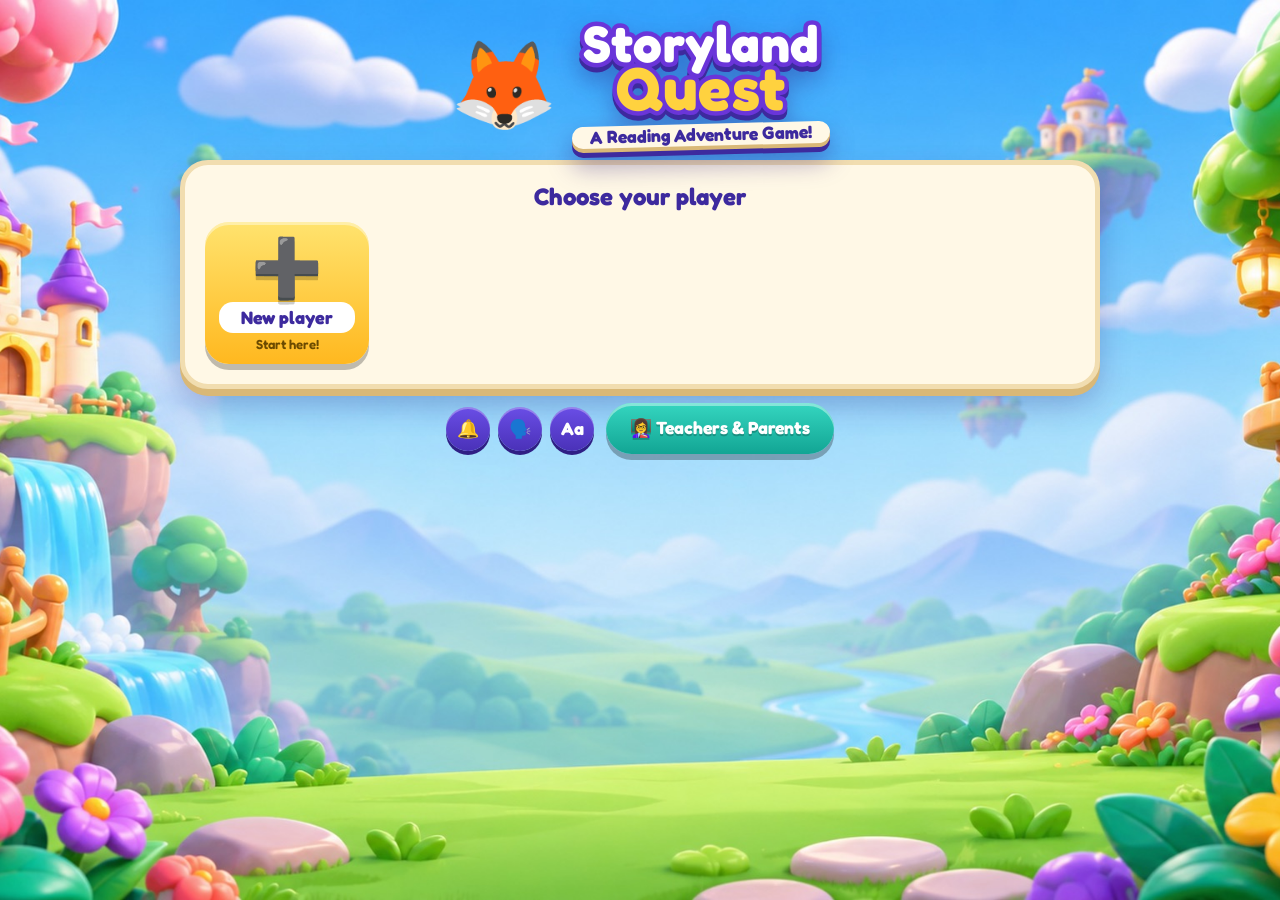
==== public/index.html @ bda8aab3 "Storyland Quest: playable build, Demo Controls, teacher AI modes, hosting files Co-Authored-By: Clau" ====
<!doctype html>
<html lang="en">
<head>
<meta charset="utf-8">
<meta name="viewport" content="width=device-width, initial-scale=1">
<title>Storyland Quest</title>
<link rel="icon" href="data:image/svg+xml,<svg xmlns='http://www.w3.org/2000/svg' viewBox='0 0 100 100'><text y='.9em' font-size='90'>🦊</text></svg>">
<link rel="preconnect" href="https://fonts.googleapis.com"><link href="https://fonts.googleapis.com/css2?family=Fredoka:wght@400;500;600;700&display=swap" rel="stylesheet">
<link rel="stylesheet" href="styles.css">
</head>
<body>
<main id="app"></main>
<noscript>Storyland Quest needs JavaScript turned on.</noscript>
<script src="content.js"></script>
<script src="data.js"></script>
<script src="data2.js"></script>
<script src="subjects.js"></script>
<script src="engine.js"></script>
<script src="game-core.js"></script>
<script src="game-fx.js"></script>
<script src="game-battle.js"></script>
<script src="game-rewards.js"></script>
<script src="game-pets.js"></script>
<script src="game-v3.js"></script>
<script src="game-reveal.js"></script>
<script src="game-story.js"></script>
<script src="game-trail.js"></script>
<script src="game-practice.js"></script>
<script src="game-demo.js"></script>
<script src="prompts.js"></script>
<script src="telescope.js"></script>
<script src="teach.js"></script>
<script src="app.js"></script>
</body>
</html>
---- public/styles.css ----
/* Storyland Quest – game skin (matches the design mockups) */
:root{--ink:#2b2350;--soft:#6b6590;--pur:#6c4cf1;--pur2:#8f6bff;--deep:#3d2a9e;--cream:#fff8e6;--gold:#ffd23f;--line:#e6e2f5;--good:#1fa463;--bad:#e5484d;--warn:#f2a900;--r:26px;
  --font:"Fredoka",ui-rounded,"SF Pro Rounded","Arial Rounded MT Bold","Nunito","Trebuchet MS",system-ui,sans-serif}
*{box-sizing:border-box}
html{-webkit-text-size-adjust:100%}
body{margin:0;min-height:100vh;color:var(--ink);font:500 18px/1.5 var(--font);background:#bfe6ff center/cover fixed no-repeat}
body[data-theme=sky]{background-image:url(assets/bg_sky.jpg)}
body[data-theme=jungle]{background-image:url(assets/bg_jungle.jpg)}
body[data-theme=ocean]{background-image:url(assets/bg_ocean.jpg)}
body[data-theme=candy]{background-image:url(assets/bg_candy.jpg)}
body[data-theme=space]{background-image:url(assets/bg_space.jpg)}
body[data-theme=calm]{background:#f4f2fb}
body.easy{font-family:Verdana,"Trebuchet MS",sans-serif;letter-spacing:.06em;word-spacing:.18em;line-height:1.8}
#app{max-width:1120px;margin:0 auto;padding-block:14px 120px;padding-left:max(16px,env(safe-area-inset-left,0px));padding-right:max(16px,env(safe-area-inset-right,0px))}
h1,h2,h3{margin:.2em 0 .4em;line-height:1.15;font-weight:700}h1{font-size:2rem}h2{font-size:1.5rem}h3{font-size:1.1rem;margin-top:1.2em}
button{font:inherit;color:inherit;cursor:pointer;border:0;background:none}
button:focus-visible,input:focus-visible,textarea:focus-visible,summary:focus-visible,select:focus-visible{outline:4px solid #fff;outline-offset:2px;box-shadow:0 0 0 8px var(--pur)}
button:disabled{cursor:default}
.center{text-align:center}.small,small{font-size:.82rem;color:var(--soft)}.sp{flex:1}
.screen{animation:screenIn .4s cubic-bezier(.2,.9,.3,1.25)}.screen.still{animation:none}
@keyframes screenIn{from{opacity:0;transform:translateY(22px) scale(.97)}to{opacity:1;transform:none}}
.screen>p.small{display:table;margin:14px auto;background:rgba(255,255,255,.85);padding:6px 16px;border-radius:999px}
.art{display:inline-block;line-height:1}img.art{width:1.25em;height:1.25em;object-fit:contain;vertical-align:middle;user-select:none;-webkit-user-drag:none;filter:drop-shadow(0 .05em .04em rgba(40,20,90,.28))}
.ic{font-size:1.15em}

/* panels */
.card{background:var(--cream);border:5px solid #7a5cf5;border-radius:var(--r);padding:22px;margin:16px 0;box-shadow:0 8px 0 var(--deep),0 20px 40px rgba(40,20,120,.35)}
.narrow{max-width:480px;margin-inline:auto}
.panel{position:relative;background:var(--cream);border:5px solid #f1ddb0;border-radius:34px;padding:38px 22px 22px;box-shadow:0 8px 0 #d9b877,0 20px 40px rgba(40,20,120,.3)}
.ribbon{display:inline-block;background:linear-gradient(180deg,#8f6bff,#6c4cf1);color:#fff;font-weight:700;font-size:1.3rem;padding:8px 30px;border-radius:999px;box-shadow:0 5px 0 var(--deep);text-shadow:0 2px 0 rgba(0,0,0,.2)}
.panel>.ribbon{position:absolute;top:-24px;left:50%;transform:translateX(-50%);white-space:nowrap}
.row{display:flex;gap:12px;flex-wrap:wrap;justify-content:center;align-items:center;margin-top:18px}.row.left{justify-content:flex-start}.row.tight{margin-top:0}

/* buttons */
.btn,.btn3{position:relative;font-weight:700;border-radius:999px;transition:transform .09s,filter .15s;display:inline-flex;align-items:center;justify-content:center;gap:8px}
.btn{background:linear-gradient(180deg,#a98bff,#7a5cf5);color:#fff;padding:11px 22px;box-shadow:0 5px 0 var(--deep),inset 0 2px 0 rgba(255,255,255,.45);text-shadow:0 2px 0 rgba(0,0,0,.18)}
.btn:hover,.btn3:hover{filter:brightness(1.08);transform:translateY(-2px)}.btn:active,.btn3:active{transform:translateY(4px);box-shadow:0 1px 0 var(--deep)}
.btn.big{background:linear-gradient(180deg,#ffe36e,#ffb81f);color:#4a2a9a;font-size:1.3rem;padding:14px 32px;box-shadow:0 6px 0 #c97f00,inset 0 3px 0 rgba(255,255,255,.6);text-shadow:0 1px 0 rgba(255,255,255,.5)}
.btn.big:disabled{background:#d6d2e6;color:#8f8aa8;box-shadow:0 6px 0 #b3aecb;text-shadow:none;filter:none;transform:none}
.btn.gold{background:linear-gradient(180deg,#ff9fd0,#ef5da8);color:#fff;box-shadow:0 6px 0 #b0306f,inset 0 3px 0 rgba(255,255,255,.45);text-shadow:0 2px 0 rgba(0,0,0,.2)}
.btn.ghost{background:#fff;color:var(--pur);box-shadow:0 5px 0 #cfc6f3,inset 0 0 0 3px #d9d0ff;text-shadow:none}.btn.danger{color:var(--bad)}
.btn3{color:#fff;padding:12px 24px;font-size:1.1rem;text-shadow:0 2px 0 rgba(0,0,0,.22);box-shadow:0 6px 0 rgba(0,0,0,.28),inset 0 3px 0 rgba(255,255,255,.4)}
.btn3.coral{background:linear-gradient(180deg,#ff8f6b,#f2552c)}.btn3.gold{background:linear-gradient(180deg,#ffe36e,#ffb81f);color:#4a2a9a;text-shadow:none}
.btn3.teal{background:linear-gradient(180deg,#35d6c0,#12a594)}.btn3.pink{background:linear-gradient(180deg,#ff8fc7,#ef4f9f)}.btn3.blue{background:linear-gradient(180deg,#5db4ff,#2f7fe6)}
.link{color:var(--pur);font-weight:700;text-decoration:underline;padding:8px}
.inp{width:100%;font:inherit;padding:14px 16px;border-radius:18px;border:4px solid #d9d0ff;background:#fff;color:var(--ink)}
.inp.short{max-width:160px;text-align:center;font-size:1.5rem}.area{min-height:190px;resize:vertical;font-size:1.15rem;line-height:1.7}
.sel{max-width:220px}.keyin{max-width:340px}
.lab{display:block;font-weight:700;margin:18px 0 8px}.err{color:var(--bad);font-weight:700;min-height:1.4em;margin:.5em 0 0}

/* title screen */
.title{display:grid;grid-template-columns:minmax(220px,34%) 1fr;gap:10px;align-items:end;min-height:calc(100vh - 150px)}
.tpip{position:relative;text-align:center;align-self:end}.hugeart{font-size:clamp(11rem,26vw,19rem)}
.tpip .bubble{position:relative;display:inline-block;margin:0 0 -18px 30%;transform:rotate(-5deg);font-weight:600;font-size:1.05rem;z-index:1;border-radius:26px 26px 26px 6px}
.bobber{animation:bob 3s ease-in-out infinite}
.tmain{display:flex;flex-direction:column;align-items:center;gap:26px;padding-bottom:10px}
.wordmark{display:flex;flex-direction:column;align-items:center;line-height:.9;font-weight:700;filter:drop-shadow(0 8px 0 var(--deep)) drop-shadow(0 16px 18px rgba(40,20,120,.4));animation:pop .7s cubic-bezier(.2,1.6,.4,1)}
.wordmark span{-webkit-text-stroke:16px #6a35d9;paint-order:stroke fill;letter-spacing:.01em}
.wordmark .w1{font-size:clamp(3.2rem,9vw,6.2rem);color:#fff}.wordmark .w2{font-size:clamp(3.8rem,10.5vw,7.4rem);color:var(--gold);margin-top:-.08em}
.wordmark em{font-style:normal;font-size:clamp(1rem,2.2vw,1.4rem);background:var(--cream);color:var(--deep);padding:6px 26px;border-radius:999px;margin-top:14px;box-shadow:0 4px 0 #d9b877;transform:rotate(-1.5deg)}
.profiles{display:grid;grid-template-columns:repeat(auto-fit,minmax(140px,1fr));gap:14px;min-width:min(620px,84vw)}
.prof{position:relative;border-radius:24px;padding:14px 8px 10px;display:flex;flex-direction:column;align-items:center;gap:2px;color:#fff;background:linear-gradient(180deg,#67b7ff,#2f7fe6);box-shadow:0 6px 0 rgba(0,0,0,.25),inset 0 3px 0 rgba(255,255,255,.4);transition:transform .14s}
.prof:nth-child(4n+2){background:linear-gradient(180deg,#ff9fd0,#ef5da8)}.prof:nth-child(4n+3){background:linear-gradient(180deg,#5fe0a0,#1fae6a)}.prof:nth-child(4n+4){background:linear-gradient(180deg,#b79bff,#7a5cf5)}
.prof:hover{transform:translateY(-6px) rotate(-2deg) scale(1.04)}.prof>span{font-size:3.6rem;line-height:1.1;filter:drop-shadow(0 4px 0 rgba(0,0,0,.2))}
.prof b{background:#fff;color:var(--deep);border-radius:14px;padding:2px 12px;width:92%;overflow:hidden;text-overflow:ellipsis;white-space:nowrap}.prof small{color:#fff;font-weight:600}
.prof.add{background:linear-gradient(180deg,#ffe36e,#ffb81f)}.prof.add small{color:#6b4a00}
.foot{display:flex;gap:14px;align-items:center;flex-wrap:wrap;justify-content:center}.chips{display:flex;gap:8px}
.avs{display:grid;grid-template-columns:repeat(6,1fr);gap:8px}.av{font-size:2rem;padding:8px 0;border-radius:16px;background:#fff;box-shadow:inset 0 0 0 3px #e6defc}.av.on{background:#ffe9a8;box-shadow:0 0 0 4px var(--warn)}
.grades{display:flex;gap:10px;flex-wrap:wrap}.gr{width:56px;height:56px;border-radius:50%;background:#fff;font-weight:700;font-size:1.3rem;box-shadow:0 4px 0 #cfc6f3,inset 0 0 0 3px #e6defc}.gr.on{background:var(--pur);color:#fff;box-shadow:0 4px 0 var(--deep)}

/* header */
.top{display:flex;align-items:center;gap:8px;flex-wrap:wrap;position:sticky;top:calc(8px + env(safe-area-inset-top,0px));z-index:5}
.badge{display:flex;align-items:center;gap:10px;background:linear-gradient(180deg,#7a5cf5,#5437cf);color:#fff;border-radius:999px;padding:5px 20px 5px 5px;box-shadow:0 5px 0 #2f1f85,inset 0 2px 0 rgba(255,255,255,.35);text-align:left}
.ava{width:52px;height:52px;border-radius:50%;background:#fff;display:grid;place-items:center;font-size:1.9rem;box-shadow:inset 0 0 0 3px var(--gold)}
.who{display:flex;flex-direction:column;line-height:1.15;min-width:120px}.who small{color:#e3dbff;font-size:.75rem}
.xp{height:9px;border-radius:999px;background:#2f1f85;overflow:hidden;margin-top:3px}.xp i{display:block;height:100%;background:linear-gradient(90deg,#4ff0c0,#28c8a0);border-radius:999px;transition:width .6s}
.chip{background:linear-gradient(180deg,#6a4ee6,#4a31b8);color:#fff;border-radius:999px;padding:6px 14px;font-weight:700;white-space:nowrap;min-height:44px;display:inline-flex;align-items:center;gap:6px;box-shadow:0 4px 0 #2f1f85,inset 0 2px 0 rgba(255,255,255,.3)}
.chip.tog{min-width:44px;justify-content:center;padding:6px 10px}.chip.tog.on{background:linear-gradient(180deg,#ffe36e,#ffb81f);color:var(--deep)}
.chip.aion{background:#e9fbf1;color:#0d7a45;box-shadow:none}.coinc .ic{font-size:1.5em}.coinc.bump{animation:pop .25s}
.dtop{position:static;background:#fff;padding:10px 14px;border-radius:16px;box-shadow:0 2px 10px rgba(0,0,0,.06)}.dtop .chip{background:#efeaff;color:var(--pur);box-shadow:none}

/* pip */
.pip{display:flex;align-items:flex-end;gap:6px;margin:14px 0}.pip .fox{font-size:5.4rem;line-height:1;animation:bob 2.6s ease-in-out infinite;flex:none}
.bubble{background:#fff;border-radius:22px 22px 22px 6px;padding:12px 18px;box-shadow:0 5px 0 rgba(60,40,140,.25);font-size:1.05rem;text-align:left}
.results .pip,.card.center .pip{justify-content:center}.fox.big{font-size:9rem}

/* world map */
.world{display:grid;grid-template-columns:1fr 250px;gap:18px;align-items:start}
.isles{display:grid;grid-template-columns:repeat(auto-fit,minmax(180px,1fr));gap:6px 10px}
.isle{position:relative;display:flex;flex-direction:column;align-items:center;padding:0 4px 14px;animation:float 4s ease-in-out infinite;animation-delay:calc(var(--d) * -1);transition:filter .2s}
.isle:nth-child(even){margin-top:34px}
.isle img.ico{width:100%;max-width:210px;height:auto;aspect-ratio:1;transition:transform .2s cubic-bezier(.2,1.6,.4,1)}.isle span.ico{font-size:6rem}
.isle:hover img.ico{transform:scale(1.1) rotate(-2deg)}.isle:hover{filter:drop-shadow(0 0 18px #fff)}
.plaque{margin-top:-34px;position:relative;background:linear-gradient(180deg,#ffeeb5,#ffc94d);border:3px solid #c4882a;border-radius:20px;padding:5px 16px 8px;display:flex;flex-direction:column;align-items:center;min-width:150px;box-shadow:0 5px 0 #9a6414;color:#5a3406}
.plaque b{font-size:1.05rem}.plaque small{color:#7a4e12;font-size:.74rem;font-weight:600}.plaque .bar{width:100%;height:8px;background:#b9801f55;margin-top:3px}.plaque .bar i{background:var(--c)}
.isle.rec img.ico{filter:drop-shadow(0 0 14px #fff) drop-shadow(0 0 26px var(--gold))}
.tag{position:absolute;top:6px;right:4px;z-index:2;background:linear-gradient(180deg,#ff8fc7,#ef4f9f);color:#fff;font-weight:700;font-size:.85rem;padding:5px 12px;border-radius:999px;transform:rotate(8deg);box-shadow:0 4px 0 #a82a6b;animation:pulse 1.2s infinite}
.bar{display:block;height:12px;border-radius:999px;background:#e6defc;overflow:hidden}.bar i{display:block;height:100%;border-radius:999px;background:var(--pur);transition:width .5s}.bar i.hb{background:#ff6b8b}
.wside{display:flex;flex-direction:column;gap:18px;position:sticky;top:76px}
.petcard{display:flex;flex-direction:column;align-items:center;gap:3px;background:linear-gradient(180deg,#fff,#f3ecff);border:5px solid #c9a6ff;border-radius:30px;padding:26px 16px 14px;box-shadow:0 8px 0 #8c6be0,0 18px 30px rgba(40,20,120,.3);position:relative;transition:transform .15s}
.petcard:hover{transform:translateY(-4px)}.petcard b{font-size:1.35rem}
.ptitle{position:absolute;top:-18px;background:linear-gradient(180deg,#ffe36e,#ffb81f);color:#5a3406;font-weight:700;border-radius:999px;padding:3px 18px;box-shadow:0 4px 0 #c97f00}
.petbox{animation:bob 2.4s ease-in-out infinite}
.mini{display:flex;align-items:center;gap:8px;font-size:.85rem;width:100%}.mini em{font-style:normal;white-space:nowrap}.mini .bar{flex:1;height:10px}
.go{font-weight:700;color:var(--pur);font-size:.92rem;margin-top:4px}
.mission{position:relative;display:flex;flex-direction:column;align-items:center;padding:14px 12px 18px;border-radius:34px;color:#4a2a9a;background:radial-gradient(circle at 50% 30%,#fff7c2,#ffd23f 60%,#ffb81f);box-shadow:0 8px 0 #c97f00,0 0 0 5px #fff,0 0 36px 10px rgba(255,220,80,.9);animation:glowpulse 1.8s ease-in-out infinite;transition:transform .15s}
.mission:hover{transform:scale(1.06) rotate(-2deg)}.mission .art{font-size:6.4rem}.mission b{font-size:1.7rem;line-height:1;-webkit-text-stroke:5px #fff;paint-order:stroke fill;color:#5b2fc9}.mission small{color:#6b4a00;font-weight:600;line-height:1.25;margin-top:4px}
.mission.warmup{background:radial-gradient(circle at 50% 30%,#e9fff6,#5fe0a0 60%,#1fae6a);box-shadow:0 8px 0 #12794a,0 0 0 5px #fff,0 0 36px 10px rgba(110,240,180,.8)}.mission.warmup small{color:#0c4a2c}
@keyframes glowpulse{0%,100%{filter:brightness(1)}50%{filter:brightness(1.12)}}
@keyframes float{0%,100%{transform:translateY(0)}50%{transform:translateY(-10px)}}
.tabs{position:fixed;left:0;right:0;bottom:0;z-index:6;display:flex;gap:14px;justify-content:center;padding:12px max(16px,env(safe-area-inset-right,0px)) calc(14px + env(safe-area-inset-bottom,0px)) max(16px,env(safe-area-inset-left,0px));background:linear-gradient(180deg,#6a4ee6,#3d2a9e);border-radius:34px 34px 0 0;box-shadow:0 -6px 0 rgba(255,255,255,.35),0 -12px 30px rgba(40,20,120,.35)}
.tabs .btn3{flex:1;max-width:260px;font-size:1.15rem;padding:10px 14px}.tabs .btn3 .art{font-size:1.7em}.tabs .btn3.on{outline:4px solid #fff;transform:translateY(-6px)}
.stk{display:grid;grid-template-columns:repeat(auto-fill,minmax(74px,1fr));gap:10px;margin:14px 0}.st{aspect-ratio:1;display:grid;place-items:center;font-size:2.3rem;border-radius:18px;background:#efe9fb;opacity:.55}.st.got{background:#fff3c4;opacity:1;box-shadow:0 4px 0 #f0d877;animation:pop .4s}

/* eggs */
.eggs{display:grid;grid-template-columns:repeat(auto-fit,minmax(180px,1fr));gap:18px;margin-top:10px}
.egg{background:var(--cream);border:5px solid var(--c);border-radius:var(--r);padding:20px 10px;display:flex;flex-direction:column;align-items:center;gap:4px;box-shadow:0 8px 0 rgba(0,0,0,.2),0 0 40px var(--c);transition:transform .18s cubic-bezier(.2,1.6,.4,1)}
.egg:hover{transform:translateY(-10px) scale(1.06)}.eggart{font-size:8rem;display:inline-block}.egg b{font-size:1.2rem}

/* pets */
.pet{position:relative;display:inline-block;line-height:1;font-size:3rem}.pet.mid{font-size:7rem}.pet.huge{font-size:14rem}
.pet .hat{position:absolute;top:-.06em;left:50%;transform:translateX(-50%) rotate(-6deg);font-size:.5em;z-index:1}
.pet.spin{animation:spin .8s}.pet.jump{animation:jump .8s}.pet.wiggle{animation:shake .4s 2}
.wobble{animation:wobble 1.4s ease-in-out infinite}
.home2{display:grid;grid-template-columns:1fr 1.15fr;gap:18px;align-items:start}.home2 .card{margin:16px 0 0}
.room{display:flex;flex-direction:column;gap:14px}
.stagebox{position:relative;border-radius:22px;min-height:300px;display:grid;place-items:end center;padding:16px 16px 10px;overflow:hidden;background:radial-gradient(ellipse at 50% 108%,#ffb9dc 0 34%,transparent 35%),linear-gradient(180deg,#ffd9ec,#ffeef7 55%,#f7c9a6 56%,#f1b78c)}
.stagebox::before{content:"";position:absolute;inset:0;background:radial-gradient(circle at 50% 45%,rgba(255,255,255,.9),transparent 55%)}
.petbig{position:relative;padding:0}.stagebox .bubble{position:absolute;top:12px;right:12px;max-width:62%;font-size:.95rem;z-index:1}
.pmeta{display:flex;flex-direction:column;gap:8px}.pname{font-size:1.3rem;font-weight:700;padding:8px 14px;background:linear-gradient(180deg,#7a5cf5,#5437cf);color:#fff;border-color:#3d2a9e;text-align:center}
.shopcard{background:linear-gradient(180deg,#ffe3f1,#ffd0e6);border-color:#ef5da8;box-shadow:0 8px 0 #a82a6b,0 20px 40px rgba(40,20,120,.35)}
.shophead{display:flex;align-items:center;justify-content:space-between;gap:10px}
.stabs{display:flex;gap:8px;flex-wrap:wrap;margin:14px 0 4px}.stab{background:linear-gradient(180deg,#b79bff,#7a5cf5);color:#fff;font-weight:700;border-radius:16px 16px 6px 6px;padding:8px 14px;box-shadow:0 4px 0 var(--deep)}
.stab.on{background:linear-gradient(180deg,#ffe36e,#ffb81f);color:#5a3406;box-shadow:0 4px 0 #c97f00;transform:translateY(-3px)}
.shop{display:grid;grid-template-columns:repeat(auto-fill,minmax(122px,1fr));gap:14px;background:#fff6fb;border-radius:20px;padding:16px;box-shadow:inset 0 6px 0 #f4bcd8}
.item{position:relative;display:flex;flex-direction:column;align-items:center;gap:2px;padding:6px 4px 10px;border-radius:18px;transition:transform .12s cubic-bezier(.2,1.6,.4,1);border-bottom:8px solid #f4bcd8}
.item .art{font-size:4.6rem}.item b{font-size:.92rem}.item small{font-weight:700;color:#5a3406;background:linear-gradient(180deg,#ffeeb5,#ffc94d);border:2px solid #c4882a;border-radius:999px;padding:1px 12px;margin-top:3px;white-space:nowrap}
.item.own small{background:#e9fbf1;border-color:#1fa463;color:#0c5c34}.item:hover{transform:translateY(-6px) scale(1.06)}.item:active{transform:translateY(2px)}

/* battle */
.arena{display:grid;grid-template-columns:auto 1fr auto;align-items:end;gap:10px;margin-top:14px}
.side{display:flex;flex-direction:column;align-items:center}.plat{width:150px;height:26px;border-radius:50%;background:radial-gradient(ellipse,#8f6bff,#4a31b8);box-shadow:0 6px 0 #2f1f85;margin-top:-16px}
.fighter{font-size:8.5rem;line-height:1;position:relative;z-index:1}.fighter .pet{font-size:1em}.fighter.mon{animation:bob 2s ease-in-out infinite}
.vs{align-self:center;text-align:center;display:flex;flex-direction:column;gap:8px;align-items:center}
.btitle{display:inline-block;background:linear-gradient(180deg,#ff8fc7,#ef4f9f);color:#fff;padding:5px 24px;border-radius:999px;box-shadow:0 5px 0 #a82a6b;font-size:1.15rem;text-shadow:0 2px 0 rgba(0,0,0,.2)}
.vs small{background:rgba(255,255,255,.9);color:var(--deep);font-weight:600;border-radius:999px;padding:2px 14px}
.vsbar{position:relative;display:grid;grid-template-columns:1fr 1fr;gap:54px;width:100%;background:linear-gradient(180deg,#7a5cf5,#4a31b8);border:4px solid #fff;border-radius:999px;padding:8px 14px;box-shadow:0 6px 0 #2f1f85}
.vsb{position:absolute;left:50%;top:50%;transform:translate(-50%,-50%);width:66px;height:66px;display:grid;place-items:center;font-weight:700;font-size:1.25rem;color:#5b2fc9;background:var(--gold);clip-path:polygon(50% 0,63% 28%,95% 25%,76% 50%,95% 75%,63% 72%,50% 100%,37% 72%,5% 75%,24% 50%,5% 25%,37% 28%)}
.hp{height:22px;border-radius:999px;background:#2a1d75;overflow:hidden}.hp i{display:block;height:100%;border-radius:999px;background:linear-gradient(180deg,#ff8aa0,#f0375a);transition:width .7s cubic-bezier(.3,1.5,.5,1);margin-left:auto}
.hp.me i{background:linear-gradient(180deg,#8dff8a,#27c24a);margin:0}
.fighter.atk{animation:atk .5s}@keyframes atk{40%{transform:translateX(90px) scale(1.2) rotate(10deg)}}
.fighter.hit{animation:hit .6s}@keyframes hit{0%,100%{transform:none;filter:none}20%{transform:translateX(18px) rotate(14deg) scale(.9);filter:brightness(3)}50%{transform:translateX(-10px) rotate(-8deg)}}
.fighter.laugh{animation:jump .6s}.arena.quake{animation:quake .4s}@keyframes quake{0%,100%{transform:none}20%{transform:translate(6px,-4px)}40%{transform:translate(-6px,4px)}60%{transform:translate(4px,3px)}80%{transform:translate(-3px,-2px)}}
.qbar{display:flex;align-items:center;gap:12px;flex-wrap:wrap;margin:10px 4px 0}.prog{display:flex;gap:6px;flex:1;min-width:120px}
.prog i{flex:1;height:14px;border-radius:999px;background:rgba(255,255,255,.85);box-shadow:inset 0 0 0 2px #cfc6f3}.prog i.ok{background:var(--good);box-shadow:none}.prog i.no{background:#ff9d8f;box-shadow:none}.prog i.now{background:var(--gold);box-shadow:0 0 10px #fff}
.combo{font-weight:700;color:#fff;background:#f2552c;border-radius:999px;padding:2px 14px}.combo:empty{display:none}
.potion{background:linear-gradient(180deg,#5fe0a0,#1fae6a);box-shadow:0 4px 0 #12794a}.potion:disabled{opacity:.5}
.card.game{animation:cardIn .45s cubic-bezier(.2,1.4,.4,1);margin-top:10px}@keyframes cardIn{from{transform:translateY(40px) scale(.95);opacity:0}}
.q{text-align:center}.q h2{font-size:clamp(1.5rem,3.8vw,2.1rem);color:#3a1d7a}.q h2 b{color:var(--pur);background:linear-gradient(transparent 55%,#ffe36e 55%);padding:0 .15em;border-radius:6px}.qemoji{font-size:5rem;line-height:1.1}
.clue{color:var(--soft);margin:.2em 0}
.say{background:#e3f3ff;color:#0b6aa8;font-weight:700;border-radius:999px;padding:8px 18px;margin:4px 0 12px;box-shadow:0 3px 0 #b6daf5}
.opts{display:grid;grid-template-columns:1fr 1fr;gap:14px;margin-top:8px}
.opt{display:flex;align-items:center;gap:14px;text-align:left;color:#fff;font-size:1.3rem;font-weight:700;padding:14px 20px;border-radius:999px;min-height:72px;text-shadow:0 2px 0 rgba(0,0,0,.2);box-shadow:0 7px 0 rgba(0,0,0,.25),inset 0 3px 0 rgba(255,255,255,.4);transition:transform .1s,filter .15s}
.opt.c0{background:linear-gradient(180deg,#ff8f6b,#f2552c)}.opt.c1{background:linear-gradient(180deg,#5db4ff,#2f7fe6)}.opt.c2{background:linear-gradient(180deg,#4fe0a0,#17a865)}.opt.c3{background:linear-gradient(180deg,#ffd75a,#f5a700)}
.ltr{flex:none;width:44px;height:44px;border-radius:50%;background:var(--cream);color:#4a2a9a;display:grid;place-items:center;text-shadow:none;box-shadow:inset 0 -3px 0 rgba(0,0,0,.12)}
.opt:not(:disabled):hover{transform:translateY(-3px) scale(1.02);filter:brightness(1.08)}.opt:not(:disabled):active{transform:translateY(5px)}
.opt.right{background:linear-gradient(180deg,#5cf08a,#12a14a);box-shadow:0 7px 0 #0b6b31,0 0 0 5px #fff,0 0 30px #7dffb0;animation:pop .4s}.opt.right .ltr::after{content:"✓";position:absolute}.opt.right .ltr{color:transparent;position:relative}.opt.right .ltr::after{color:#12a14a}
.opt.wrong{background:#d9d5e6;color:#9a95b0;box-shadow:none;text-shadow:none;animation:shake .4s}.opt.wrong .otx{text-decoration:line-through}
.opt:disabled:not(.right):not(.wrong){filter:saturate(.35) brightness(1.1);opacity:.7}
.tray,.pool{display:flex;flex-wrap:wrap;gap:10px;justify-content:center;padding:14px;border-radius:20px;min-height:80px;margin:10px 0}
.tray{background:#efe9ff;border:4px dashed #a98bff}.tray.right{border-color:var(--good);background:#e3f9ec}.tray.shake{animation:shake .4s}
.bigt{flex-direction:column;align-items:stretch}.ph{color:var(--soft);align-self:center}
.tile{background:linear-gradient(180deg,#fff,#f3ecff);color:#3a1d7a;font-weight:700;font-size:1.3rem;padding:12px 18px;border-radius:16px;box-shadow:0 5px 0 #a98bff,inset 0 0 0 3px #d9d0ff;animation:pop .2s;transition:transform .08s}
.tile:not(:disabled):hover{transform:translateY(-3px)}.build .tile{min-width:58px;font-size:1.7rem;text-transform:uppercase}.bigt .tile{text-align:left;font-size:1.1rem}
.tray.bigt{counter-reset:step}.tray.bigt .tile{counter-increment:step}.tray.bigt .tile::before{content:counter(step) ". ";color:var(--pur)}
.tile.lock{background:linear-gradient(180deg,#fff3c4,#ffe07a);box-shadow:0 5px 0 #c97f00}
.slot{width:58px;height:56px;border-radius:16px;border:3px dashed #c9bcf7}.order .slot{width:74px}
.fb{margin-top:16px;border-radius:20px;padding:14px 18px;display:flex;gap:14px;align-items:center;justify-content:space-between;flex-wrap:wrap;font-size:1.08rem;animation:pop .3s cubic-bezier(.2,1.6,.4,1);border:4px solid}
.fb:empty{display:none}.fb.good{background:#e3f9ec;color:#0c5c34;border-color:#5cd68f}.fb.ok{background:#e3f1ff;color:#0b4f85;border-color:#86c2f5}.fb.bad{background:#ffecea;color:#8a1c1f;border-color:#ffab9f}.fb.warn{background:#fff6d6;color:#6b4a00;border-color:#ffd75a}
.peek{background:#fff3c4;border-radius:16px;padding:10px 14px;margin-bottom:12px}.peek summary{font-weight:700;cursor:pointer}.peek p{margin:.6em 0 0;line-height:1.8}
.passage{background:#fff;border-left:8px solid var(--gold);border-radius:14px;padding:12px 16px;font-size:1.15rem;line-height:1.8;margin:0 0 12px}
.whybox{background:#fff;border-radius:14px;padding:10px 14px;margin-top:10px;color:var(--ink);box-shadow:inset 0 0 0 3px #d3c8ff}

/* story */
.stitle{display:flex;align-items:center;gap:12px}.stitle span{font-size:3rem}
.chap{display:inline-block;background:var(--pur);color:#fff;font-weight:700;border-radius:999px;padding:4px 16px;font-size:.9rem;box-shadow:0 3px 0 var(--deep)}
.text{font-size:clamp(1.25rem,3vw,1.5rem);line-height:2;background:#fff;border-radius:20px;padding:18px 22px;margin:14px 0;box-shadow:inset 0 0 0 3px #f1e4c0}
.w{cursor:pointer;border-radius:6px;padding:1px 0}.w:hover,.w.on{background:#ffe9a8}.gw{border-bottom:3px dotted var(--pur)}
.sent.on{background:#d9f0ff;border-radius:6px}
.gloss{min-height:2.2em;background:#efe9ff;border-radius:14px;padding:8px 14px;margin-bottom:14px}.gloss:empty{visibility:hidden}
.aitag{display:inline-block;background:#efe9ff;color:#5a3fd0;border-radius:999px;padding:3px 14px;font-weight:600;font-size:.85rem;margin:.3em 0 .6em}
.topics{display:grid;grid-template-columns:repeat(auto-fill,minmax(150px,1fr));gap:14px;margin-bottom:18px}
.topic{background:var(--cream);border:4px solid #c9a6ff;border-radius:24px;padding:14px 8px;font-weight:700;display:flex;flex-direction:column;align-items:center;box-shadow:0 6px 0 #8c6be0;transition:transform .14s cubic-bezier(.2,1.6,.4,1);text-transform:capitalize}.topic span{font-size:3rem}.topic:hover{transform:translateY(-6px) scale(1.05)}
.choices{display:grid;grid-template-columns:1fr 1fr;gap:18px;margin:16px 0}
.choice{color:#fff;border-radius:var(--r);padding:30px 18px;font-size:1.4rem;font-weight:700;display:flex;flex-direction:column;align-items:center;gap:8px;text-shadow:0 2px 0 rgba(0,0,0,.2);background:linear-gradient(180deg,#ff8f6b,#f2552c);box-shadow:0 8px 0 rgba(0,0,0,.25),inset 0 3px 0 rgba(255,255,255,.4);transition:transform .14s}
.choice.c1{background:linear-gradient(180deg,#5db4ff,#2f7fe6)}.choice span{font-size:2.6rem}.choice:hover{transform:translateY(-8px) rotate(-1.5deg)}.choice.c1:hover{transform:translateY(-8px) rotate(1.5deg)}

/* writing */
.wmeter{display:flex;align-items:center;gap:12px;margin-top:10px;font-weight:700}.wmeter .bar{flex:1}.wmeter .bar i{background:var(--good);width:0}
.mine{background:#fff;border-left:8px solid var(--gold);margin:14px 0;padding:12px 16px;border-radius:14px;text-align:left;white-space:pre-wrap;overflow-wrap:anywhere}
.glow,.grow{text-align:left;border-radius:18px;padding:12px 16px;margin:10px 0}.glow{background:#fff3c4}.grow{background:#dff7e8}.glow p,.grow p{margin:.3em 0}.tip{font-style:italic}

/* results & rewards */
.trophy{font-size:9rem;line-height:1.1}.results h1{color:#3a1d7a}
.stats,.dstats,.subs{display:flex;gap:12px;justify-content:center;flex-wrap:wrap;margin:14px 0}
.stats div,.dstats div,.subs div{background:#fff;border-radius:18px;padding:10px 18px;min-width:100px;text-align:center;box-shadow:inset 0 0 0 3px #e6defc}.stats b,.dstats b,.subs b{display:block;font-size:1.6rem}
.levelup{background:linear-gradient(90deg,#ffe36e,#ffb347);border-radius:18px;padding:12px;font-size:1.15rem;margin:10px 0;animation:pop .6s cubic-bezier(.2,1.6,.4,1);box-shadow:0 5px 0 #c97f00}
.levelup.evo{background:linear-gradient(90deg,#c9b6ff,#8fd8ff);box-shadow:0 5px 0 #6c4cf1}.evopet{display:inline-block;vertical-align:middle;animation:evo 1.6s ease-out}
@keyframes evo{0%{transform:scale(.3);filter:brightness(12)}55%{transform:scale(1.25);filter:brightness(12)}100%{transform:none;filter:none}}
.chest{position:relative;display:flex;flex-direction:column;align-items:center;margin:6px auto;font-size:11rem;line-height:1}.chest small{font-size:1.05rem;font-weight:700;color:#fff;background:var(--pur);border-radius:999px;padding:4px 18px;box-shadow:0 4px 0 var(--deep)}
.chest .art{position:relative}.chest.open{animation:pop .5s cubic-bezier(.2,1.8,.4,1)}
.rays{position:absolute;left:50%;top:44%;width:340px;height:340px;margin:-170px 0 0 -170px;border-radius:50%;opacity:.55;background:repeating-conic-gradient(#ffe36e 0 12deg,transparent 12deg 24deg);-webkit-mask:radial-gradient(circle,#000 20%,transparent 68%);mask:radial-gradient(circle,#000 20%,transparent 68%);animation:spin 9s linear infinite}
.rays.on{opacity:1;animation-duration:3s}
.loot{display:flex;gap:12px;justify-content:center;flex-wrap:wrap}.loot[hidden]{display:none}
.loot div{background:#fff6cf;border-radius:18px;padding:10px 18px;min-width:120px;font-size:1.4rem;box-shadow:0 5px 0 #f0d877;animation:pop .5s cubic-bezier(.2,1.8,.4,1) backwards}.loot div:nth-child(2){animation-delay:.15s}.loot div:nth-child(3){animation-delay:.3s}
.loot small{display:block}.loot .big{font-size:2.2rem}.loot .ic{font-size:1.8em}
.bbar{font-size:1.3rem;margin-bottom:8px}.sky{position:relative;height:min(56vh,420px);border-radius:20px;overflow:hidden;background:linear-gradient(180deg,#1b1650,#4b3aa8)}
.fall{position:absolute;top:-70px;font-size:3.2rem;padding:6px;animation:fall linear forwards}
.conf{position:fixed;top:-40px;z-index:70;pointer-events:none;animation:fall linear forwards}
.spark{position:fixed;z-index:70;pointer-events:none;font-size:1.6rem}
.flycoin{position:fixed;left:0;top:0;z-index:70;pointer-events:none;font-size:2rem;margin:-1rem 0 0 -1rem}
.floaty{position:fixed;z-index:70;font-weight:700;font-size:1.4rem;color:#fff;pointer-events:none;transform:translate(-50%,0);animation:floatUp 1s ease-out forwards;-webkit-text-stroke:5px #c97f00;paint-order:stroke fill}
@keyframes floatUp{to{transform:translate(-50%,-70px) scale(1.4);opacity:0}}
.wipe{position:fixed;inset:0;z-index:90;pointer-events:none;background:radial-gradient(circle,#b79bff,#6c4cf1 60%,#3d2a9e);animation:wipe .55s cubic-bezier(.6,0,.3,1) forwards}
@keyframes wipe{0%{clip-path:circle(120% at 50% 50%)}100%{clip-path:circle(0 at 50% 50%)}}
.loading{padding:40px 20px}.dots i{display:inline-block;width:16px;height:16px;margin:4px;border-radius:50%;background:var(--pur);animation:bob 1s infinite}.dots i:nth-child(2){animation-delay:.15s}.dots i:nth-child(3){animation-delay:.3s}

/* dashboard (calm) */
.dashc{font-size:1rem;background:#fff;border:1px solid #e3def5;box-shadow:0 2px 10px rgba(0,0,0,.06);border-radius:16px}
body[data-theme=calm] .card{background:#fff;border:1px solid #e3def5;box-shadow:0 2px 10px rgba(0,0,0,.06)}
body[data-theme=calm] .btn{box-shadow:none;text-shadow:none;border-radius:12px}body[data-theme=calm] .btn.big{box-shadow:none;font-size:1.05rem;padding:11px 22px}
.dstats,.subs{justify-content:flex-start}.dstats div,.subs div{background:#f6f3fd;box-shadow:none}.flag{background:#ffecea!important;color:#8a1c1f}
.scroll{overflow-x:auto}.tbl{border-collapse:collapse;width:100%;font-size:.92rem}.tbl th,.tbl td{padding:8px 10px;border-bottom:1px solid var(--line);text-align:left}
.heat th,.heat td{text-align:center}.heat td:first-child,.heat th:first-child{text-align:left;white-space:nowrap}.heat tr.sel td:first-child{box-shadow:inset 5px 0 0 var(--pur)}
.h1{background:#ffd9d2;color:#7a1c12}.h2{background:#fff0b8;color:#5f4300}.h3{background:#c9f0d8;color:#0c5c34}
.legend{display:flex;gap:8px;flex-wrap:wrap;font-size:.8rem}.legend span{padding:3px 10px;border-radius:999px}
.insight{background:#eef6ff;border-radius:14px;padding:12px 16px;margin:12px 0}
.sbars{display:grid;gap:8px}.sb{display:grid;grid-template-columns:150px 1fr 110px 150px;gap:10px;align-items:center}.sb .bar i.h1{background:#e5786a}.sb .bar i.h2{background:#e8b923}.sb .bar i.h3{background:#2fbf71}
.recs li{margin:.4em 0}.report{background:#faf8ff;border-radius:14px;padding:14px 18px;margin:14px 0}.report h4{margin:.8em 0 .2em}.report ul{margin:.2em 0}.caution{color:#6b4a00;background:#fff6d6;border-radius:12px;padding:8px 12px}
pre{background:#1f1b3a;color:#e8e5ff;border-radius:14px;padding:14px;white-space:pre-wrap;font-size:.8rem;overflow-wrap:anywhere}code{background:#efeaff;padding:1px 6px;border-radius:6px}

@keyframes bob{0%,100%{transform:translateY(0)}50%{transform:translateY(-8px)}}
.bounce{display:inline-block;animation:bob 1.6s ease-in-out infinite}
@keyframes pulse{0%,100%{scale:1}50%{scale:1.08}}
@keyframes pop{0%{transform:scale(.7)}60%{transform:scale(1.08)}100%{transform:scale(1)}}
@keyframes shake{0%,100%{transform:translateX(0)}25%{transform:translateX(-8px)}75%{transform:translateX(8px)}}
@keyframes fall{to{transform:translateY(110vh) rotate(360deg)}}
@keyframes spin{to{transform:rotate(360deg)}}
@keyframes jump{0%,100%{transform:translateY(0)}30%{transform:translateY(-50px) scale(1.1)}60%{transform:translateY(0) scale(.95,1.05)}}
@keyframes wobble{0%,100%{transform:rotate(-5deg)}50%{transform:rotate(5deg)}}
@media (max-width:860px){.world,.home2{grid-template-columns:1fr}.wside{position:static;flex-direction:row}.wside>*{flex:1}.title{grid-template-columns:1fr;min-height:0}.tpip{order:2}.hugeart{font-size:9rem}.tpip .bubble{margin-left:0}}
@media (max-width:640px){body{font-size:17px}.card{padding:16px}.sb{grid-template-columns:1fr 1fr}.sb .bar{grid-column:1/-1;order:3}.avs{grid-template-columns:repeat(4,1fr)}.fighter{font-size:5rem}.plat{width:90px}.vsbar{gap:44px;padding:6px 8px}.vsb{width:50px;height:50px;font-size:1rem}.choices,.opts{grid-template-columns:1fr}.tabs .btn3 span:not(.art){display:none}.pet.huge{font-size:10rem}.who{min-width:0}.wside{flex-direction:column}}
@media (prefers-reduced-motion:reduce){*{animation:none!important;transition:none!important}}

/* ===== Story Mountain teacher demo ===== */
.sr{position:absolute;width:1px;height:1px;overflow:hidden;clip:rect(0 0 0 0);white-space:nowrap}
.tg-head{display:flex;align-items:center;justify-content:space-between;gap:10px;flex-wrap:wrap}.tg-head h2{margin:0}
.tg-chip{display:inline-block;font-size:.82rem;font-weight:600;border-radius:999px;padding:2px 12px;background:#efeaff;color:#4a31b8}
.tg-chip.syn{background:#fff3c4;color:#6b4a00}.tg-chip.sug{background:#ffe9d6;color:#8a3b00}.tg-chip.more{background:#eef1f6;color:#4b5567}.tg-chip.ok{background:#dff7e8;color:#0c5c34}.tg-chip.bad{background:#ffe3e0;color:#8a1c1f}
.seg{display:flex;gap:8px;flex-wrap:wrap;margin:12px 0}.seg button{background:#f6f3fd;border-radius:12px;padding:8px 16px;font-weight:600;box-shadow:inset 0 0 0 2px #e3def5}.seg button.on{background:#4a31b8;color:#fff;box-shadow:none}.seg button.on small{color:#e3dbff}
.tg-grid{display:grid;grid-template-columns:1fr 260px;gap:18px;align-items:start}.tg-ev{min-width:0}.tg-ev h3{margin:.4em 0}.tg-lines{margin:.2em 0 .6em;padding-left:1.2em}.tg-lines li{margin:.25em 0}
.tg-act{background:#f6f3fd;border-radius:14px;padding:14px;text-align:center}.tg-act .btn.big{font-size:1.05rem;padding:12px 18px}
.tg-tbl td,.tg-tbl th{font-size:.85rem;vertical-align:top}
.tg-gen{margin-top:18px;padding-top:6px;border-top:2px solid #e3def5}.tg-l{display:block;font-weight:600;margin:14px 0 6px}
.tg-area{min-height:130px;font-size:1rem}.tg-sents{margin:.4em 0;padding-left:0;list-style:none;font-size:.92rem}.tg-sents li{margin:.15em 0}
.tg-chk{display:flex;gap:10px;align-items:flex-start;margin:12px 0}.tg-chk input{width:22px;height:22px;margin-top:2px;flex:none}
.tg-mode{border-radius:10px;padding:6px 12px;font-weight:600;font-size:.9rem;margin:14px 0 8px}.tg-mode.live{background:#e3f1ff;color:#0b4f85}.tg-mode.off{background:#fff3c4;color:#6b4a00}
.tg-rej{background:#ffecea;border-radius:12px;padding:10px 16px;color:#6e1519}.tg-pass{background:#f6f3fd;border-radius:10px;padding:8px 12px;margin:10px 0;font-size:.92rem}
.tg-item{border:2px solid #e3def5;border-radius:14px;padding:14px;margin:14px 0}.tg-item.approved{border-color:#5cd68f;background:#f4fcf7}.tg-item.rejected{opacity:.7}
.tg-item header{display:flex;gap:8px;align-items:center;flex-wrap:wrap;margin-bottom:6px}
.tg-opts{border:0;padding:0;margin:12px 0}.tg-opts legend{font-weight:600;margin-bottom:6px}
.tg-opt{display:grid;grid-template-columns:44px 1fr 1.4fr;gap:8px;align-items:center;margin:6px 0}.tg-rad{display:flex;align-items:center;gap:6px;font-weight:700}.tg-rad input{width:20px;height:20px}
.tg-opt .inp{padding:8px 10px;font-size:.92rem;border-width:2px;border-radius:10px}.tg-cites{list-style:none;padding:0;margin:.3em 0}.tg-cites li{margin:.5em 0}.tg-ok{color:#12a14a;font-weight:700}
.tg-src{display:block;margin:2px 0 0 1.4em;color:#4b5567;font-size:.9rem}.tg-src mark,.bt-text mark.cite{background:#ffe36e;color:inherit;border-radius:4px;padding:0 2px}
.tg-cmp{display:grid;grid-template-columns:1fr 1fr;gap:12px}.tg-cmp>div{background:#f6f3fd;border-radius:12px;padding:10px 14px;min-width:0}.tg-cmp ol{margin:.3em 0;padding-left:1.4em}
.tg-trace{margin-top:14px;background:#faf8ff;border-radius:12px;padding:8px 14px}.tg-trace summary{cursor:pointer;font-weight:600}.tg-trace pre{max-height:240px;overflow:auto}
.tg-appr{list-style:none;padding:0;margin:.4em 0}.tg-appr li{display:flex;gap:12px;align-items:center;justify-content:space-between;background:#f6f3fd;border-radius:12px;padding:8px 12px;margin:6px 0}
.tbl tr.grp td{background:#f1eefb;font-weight:600;font-size:.85rem;color:#4a31b8}
/* battle */
.arena.stage{border:5px solid #fff;border-radius:28px;padding:16px 18px 10px;min-height:260px;box-shadow:0 8px 0 var(--deep),0 18px 34px rgba(40,20,120,.3)}
.bt-hud{display:flex;flex-direction:column;gap:6px;background:var(--cream);border-radius:16px;padding:8px 14px;box-shadow:0 4px 0 rgba(0,0,0,.2);min-width:min(280px,60vw);color:var(--ink)}
.bt-hud .hp.lab{background:none;height:auto;overflow:visible;font-weight:700;font-size:.9rem}.bt-hud .hp .hp,.bt-hud .hp div.hp{margin-top:3px}
.bt-state{font-size:.9rem}.bt-tele{min-height:1.4em;background:#2a1d75;color:#fff;border-radius:999px;padding:0 12px;font-size:.8rem}.bt-tele:empty{visibility:hidden}
.fighter.tele{animation:tele 1.1s}@keyframes tele{0%,100%{filter:none;transform:none}25%{filter:drop-shadow(0 0 16px #7a2bf5) brightness(.8);transform:scale(1.12) rotate(-4deg)}60%{filter:drop-shadow(0 0 22px #7a2bf5);transform:scale(1.18) rotate(4deg)}}
.bt-text{font-size:clamp(1.15rem,2.6vw,1.4rem);line-height:2;background:#fff;border-radius:16px;padding:14px 18px;margin:10px 0 0}
.bt-q{min-height:420px}.bt-bag{display:flex;align-items:center;gap:10px;margin-top:8px}.bagb{display:inline-flex;align-items:center;gap:6px;background:#fff3c4;border-radius:999px;padding:4px 14px 4px 6px;font-weight:700;box-shadow:0 3px 0 #f0d877}.bagb:disabled{opacity:.5}.bagb .art{font-size:2rem}
.bt-opts .opt{min-height:64px}
.bt-tray{margin-top:14px;background:linear-gradient(180deg,#efe9ff,#e1d8ff);border-radius:20px;padding:10px 14px 14px}.bt-tray h3{margin:.2em 0 .5em}
.bt-moves{display:grid;grid-template-columns:repeat(auto-fit,minmax(150px,1fr));gap:10px}
.mv{display:flex;flex-direction:column;align-items:center;gap:2px;text-align:center;background:linear-gradient(180deg,#fff,#f3ecff);border-radius:16px;padding:10px 8px;box-shadow:0 5px 0 #a98bff,inset 0 0 0 3px #d9d0ff;min-height:104px;transition:transform .1s}
.mv .mi{font-size:2.2rem;line-height:1}.mv small{font-size:.78rem;color:var(--soft)}.mv:not(:disabled){outline:3px solid #ffd23f;animation:pulse 1.2s infinite}.mv:not(:disabled):hover{transform:translateY(-3px)}.mv:disabled{opacity:.55}
.bt-chest{font-size:6rem;line-height:1;margin:0}.bt-chest .art{font-size:1em}
@media (max-width:720px){.tg-grid,.tg-cmp{grid-template-columns:1fr}.tg-opt{grid-template-columns:36px 1fr}.tg-opt .fbk{grid-column:1/-1}.arena.stage{grid-template-columns:1fr auto 1fr;padding:10px}.arena.stage .vs{grid-column:1/-1;grid-row:2}.bt-q{min-height:0}}

/* ===== expansion: worlds, battle stage, library, room ===== */
.screen{animation:screenIn .18s ease-out}.screen.still{animation:none}
@keyframes screenIn{from{opacity:0;transform:translateY(8px)}to{opacity:1;transform:none}}
.btn:active,.btn3:active,.opt:not(:disabled):active,.isle:active,.navb:active,.mv:not(:disabled):active{transform:scale(.97)}
.pwrap{position:fixed;inset:0;z-index:80;background:rgba(30,20,70,.45);display:flex;align-items:flex-end;justify-content:center;animation:fadeIn .15s}
.panel{background:var(--cream);border:5px solid #7a5cf5;border-bottom:0;border-radius:26px 26px 0 0;padding:20px 22px calc(22px + env(safe-area-inset-bottom,0px));width:min(640px,100%);max-height:88vh;overflow:auto;animation:sheetUp .22s ease-out}
@keyframes sheetUp{from{transform:translateY(40px);opacity:0}}@keyframes fadeIn{from{opacity:0}}
.pstage{position:relative;height:150px;border-radius:18px;background:var(--bg) center/cover #6a8fd8;display:flex;align-items:flex-end;justify-content:center;margin-bottom:10px;overflow:hidden}.pstage .pfb{position:absolute;inset:0;display:grid;place-items:center;color:#fff;font-weight:700;z-index:0;text-shadow:0 2px 4px rgba(0,0,0,.4)}.pvil{position:relative;font-size:7rem;z-index:1}
.pet{position:relative;display:inline-block;line-height:1;font-size:3rem}.pet.tiny{font-size:2.6rem}.pet.mid{font-size:6.5rem}.pet.huge{font-size:12rem}
.pet .pimg{width:1em;height:1em;object-fit:contain;display:block;filter:drop-shadow(0 .05em .04em rgba(40,20,90,.3))}.pet.sil .pimg{filter:brightness(0) opacity(.28)}.pet.dim{opacity:.6}
.pet .cos{position:absolute;pointer-events:none;object-fit:contain}.cos-head{left:27%;top:-9%;width:46%;height:46%}.cos-face{left:30%;top:24%;width:42%;height:30%}.cos-neck{left:30%;top:56%;width:40%;height:34%}.cos-back{left:52%;top:20%;width:50%;height:50%;z-index:-1}
.art.fbk{font-size:inherit}img.cosi{width:2em;height:2em}.pimg+.cos{display:block}
/* slim header */
.top.slim{background:#fffaf0;color:var(--ink);padding:6px 10px;border-radius:18px;box-shadow:0 3px 0 #e7dcc0;position:sticky;top:calc(6px + env(safe-area-inset-top,0px))}
.avbtn{display:flex;align-items:center;gap:10px;border-radius:999px;padding:2px 14px 2px 2px;color:var(--ink)}.avbtn:hover{background:#f3ead4}.avbtn .who{display:flex;flex-direction:column;line-height:1.1;min-width:0}.avbtn small{color:#6b5f4a}
.avp{display:inline-grid;place-items:center;border-radius:50%;overflow:hidden;background:#eee3ff;box-shadow:inset 0 0 0 3px var(--gold);flex:none}.avp .avsvg{width:100%;height:100%}.avp.emo{line-height:1}
.top.slim .chip{background:#fff;color:var(--ink);box-shadow:inset 0 0 0 2px #e7dcc0;min-height:40px}.top.slim .chip.coinc{background:#fff3c4;box-shadow:inset 0 0 0 2px #f0d877}.top.slim .btn.ghost{min-height:40px;padding:6px 14px}
.pop{position:absolute;right:8px;top:calc(100% + 6px);background:#fff;border:3px solid #e7dcc0;border-radius:16px;padding:8px;min-width:230px;z-index:20;box-shadow:0 10px 24px rgba(40,20,90,.25);display:flex;flex-direction:column;gap:4px}.pop[hidden]{display:none}
.setrow{display:flex;justify-content:space-between;gap:10px;padding:10px 12px;border-radius:10px;font-weight:600;text-align:left}.setrow:hover{background:#f6f1e3}.setrow[aria-pressed=true] .st{color:#0c7a45}
.gnav{display:flex;gap:6px;justify-content:center}.navb{flex:1;max-width:160px;display:flex;flex-direction:column;align-items:center;gap:0;color:#fff;border-radius:14px;padding:6px 4px;font-weight:600}.navb span{font-size:1.5rem;line-height:1.1}.navb b{font-size:.8rem}.navb.on{background:rgba(255,255,255,.22);box-shadow:inset 0 0 0 2px #fff}
.navb:hover{background:rgba(255,255,255,.14)}
/* world map */
.worlds{display:flex;gap:6px;flex-wrap:wrap;margin:6px 0 10px}.wtab{background:#fffaf0;border-radius:999px;padding:8px 16px;font-weight:600;box-shadow:inset 0 0 0 2px #e7dcc0}.wtab.on{background:var(--pur);color:#fff;box-shadow:none}
.pick{background:#fffaf0;border:4px solid var(--gold);border-radius:20px;padding:12px 16px;margin-bottom:10px;box-shadow:0 5px 0 #d9b877}.pickh{display:flex;gap:10px;align-items:center}.pickh .pipi{font-size:3.4rem}
.pickb{display:inline-block;background:#fff3c4;border-radius:999px;padding:3px 14px;margin:6px 0;font-size:.92rem}.pickb.got{background:#dff7e8}.why{background:#fff;border-radius:12px;padding:8px 12px;margin:6px 0 0}.why[hidden]{display:none}
.banner{display:block;width:100%;background:#fff3c4;border-radius:14px;padding:10px 14px;margin:8px 0;font-weight:600;text-align:left}.note{background:rgba(255,255,255,.85);border-radius:12px;padding:6px 12px;font-size:.9rem}
.isle.locked img.ico,.isle.locked .art.ico{filter:grayscale(.85) brightness(.9)}.isle.locked .plaque{background:linear-gradient(180deg,#eee,#c9c9d3);border-color:#8f8fa3;color:#4b4b60}
.teamdots{display:flex;gap:6px;margin-top:6px}.td{width:42px;height:42px;border-radius:50%;background:#efe9ff;display:grid;place-items:center;color:#8a7cc0;font-weight:700}.td.on{background:#fff;box-shadow:inset 0 0 0 2px var(--gold)}.td .pet.tiny{font-size:2.2rem}
.dailyp{background:#fffaf0;border:4px solid #e7dcc0;border-radius:18px;padding:10px 14px}.dailyp h3{margin:.1em 0 .3em}.dailyp ul{list-style:none;margin:0;padding:0}.dailyp li{display:flex;justify-content:space-between;gap:8px;align-items:center;padding:4px 0;font-size:.92rem}.dailyp li.done b{color:#0c7a45}.dailyp em{font-style:normal;color:#0c7a45;font-weight:600}.btn.sm{padding:6px 12px;font-size:.9rem}
/* battle stage */
.arena.stage{background:linear-gradient(180deg,rgba(255,255,255,0) 40%,rgba(30,20,90,.3)),var(--bg) center 62%/cover #6a8fd8}
.arena.stage.noimg{background:linear-gradient(180deg,#8fb4ff,#c8dcff 55%,#98d49a 56%)}.stagefb{display:none;position:absolute;left:12px;top:8px;background:rgba(0,0,0,.55);color:#fff;border-radius:999px;padding:2px 12px;font-size:.8rem}.noimg .stagefb{display:block}.arena{position:relative}
.arena .side{position:relative}.shield{position:absolute;left:50%;top:50%;width:150px;height:150px;margin:-80px 0 0 -75px;border-radius:50%;border:4px solid rgba(102,223,203,.9);background:radial-gradient(circle,rgba(102,223,203,.12),rgba(102,223,203,.45));pointer-events:none;animation:pulse 1.4s infinite}.shield[hidden]{display:none}
.proj{position:fixed;z-index:70;font-size:2.4rem;pointer-events:none}
.tring{position:absolute;inset:-10%;border:5px solid #9a5cff;border-radius:50%;animation:ring 1.1s ease-out forwards;pointer-events:none}.tr-thorn-marshal{border-color:#4fd16a}.tr-clockwork-regent{border-color:#ffc23d}.tr-baroness-vesper{border-color:#c9d6ff}@keyframes ring{from{transform:scale(.5);opacity:1}to{transform:scale(1.5);opacity:0}}
.fighter{position:relative}.ravatar.wave,.wave{animation:wave .9s}@keyframes wave{0%,100%{transform:rotate(0)}25%{transform:rotate(-6deg)}50%{transform:rotate(6deg)}75%{transform:rotate(-4deg)}}
.bt-title{max-width:46vw;overflow:hidden;text-overflow:ellipsis}.bt-msg{background:#fff3c4;border-radius:10px;padding:2px 10px;font-size:.85rem}
.tstrip{display:grid;grid-template-columns:repeat(3,1fr);gap:10px;margin:10px 0}.tslot{background:#fffaf0;border:3px solid #e7dcc0;border-radius:16px;padding:8px;display:flex;flex-direction:column;align-items:center;gap:2px;text-align:center;min-width:0}.tslot.act{border-color:var(--pur);box-shadow:0 0 0 3px rgba(108,76,241,.2)}.tslot.empty{border-style:dashed;color:var(--soft);justify-content:center;min-height:120px}
.tslot b,.tslot small{max-width:100%;overflow-wrap:anywhere}.tslot .rn{padding:4px 8px;font-weight:700;text-align:center;border-width:2px;border-radius:10px;font-size:.95rem}.tmini .pet{font-size:4rem}.tmini .pet.mid{font-size:5rem}
.bt-team{margin-top:8px}
.mv.static{animation:none;outline:0;min-height:0;cursor:default}.mv.static.locked{opacity:.55}.mv .mi{font-size:2rem}.mv:not(:disabled):not(.static){outline:3px solid var(--mc,#ffd23f);animation:pulse 1.2s infinite}
.bagb.off{opacity:.5}.bt-bag{flex-wrap:wrap}.bagb .art.mi{font-size:1.8rem}
/* library */
.lib .guide{display:grid;grid-template-columns:repeat(auto-fill,minmax(112px,1fr));gap:10px}.gcard{display:flex;flex-direction:column;align-items:center;gap:2px;background:#fffaf0;border:3px solid #e7dcc0;border-radius:16px;padding:8px 4px;text-align:center}.gcard.owned{border-color:#5cd68f;background:#f4fcf7}.gcard.undiscovered{opacity:.75}.gcard .pet.mid{font-size:4.6rem}.gcard small{color:var(--soft)}
.bench{display:flex;gap:10px;flex-wrap:wrap}.bcard{display:flex;flex-direction:column;align-items:center;gap:2px;background:#fffaf0;border:3px solid #e7dcc0;border-radius:16px;padding:8px 12px;text-align:center}.bcard .pet.mid{font-size:4.6rem}
.qlist{list-style:none;padding:0;margin:0;display:grid;gap:8px}.qlist li{display:flex;gap:10px;align-items:center;background:#fffaf0;border-radius:12px;padding:6px 10px}.qlist li.done{background:#f4fcf7}
.forms{display:grid;grid-template-columns:repeat(4,1fr);gap:6px}.fcell{text-align:center;font-size:.85rem;display:flex;flex-direction:column;align-items:center}.fcell .pet.mid{font-size:4.2rem}.fcell small{color:var(--soft)}
.mvset{margin:12px 0}.mvh{display:flex;align-items:center;gap:8px}.mvset .mv small{font-size:.74rem}
.stset h3{display:flex;gap:10px;align-items:center;flex-wrap:wrap}.stgrid{display:grid;grid-template-columns:repeat(auto-fill,minmax(130px,1fr));gap:10px}.stc{background:#fffaf0;border:3px solid #e7dcc0;border-radius:14px;padding:8px;display:flex;flex-direction:column;align-items:center;gap:4px;text-align:center;font-size:.85rem}.stc.got{border-color:#f0d877;background:#fff8dc}
.art.stk{font-size:3rem}.art.stk.sm{font-size:1.6rem}img.art.stk{width:3rem;height:3rem}img.art.stk.sm{width:1.7rem;height:1.7rem}.art.stk.q{opacity:.4}
.banner2{position:relative;background:#fffaf0;border:3px solid #e7dcc0;border-radius:16px;padding:10px 14px;margin:8px 0;min-height:64px}.banner2.big{min-height:84px}.bn{display:flex;gap:8px;flex-wrap:wrap;align-items:center;position:relative;z-index:1}.frameimg{position:absolute;inset:0;width:100%;height:100%;object-fit:fill;pointer-events:none}
.frame-sound{box-shadow:0 0 0 4px #ff8a5b inset}.frame-castle{box-shadow:0 0 0 4px #a06cf5 inset}.frame-jungle{box-shadow:0 0 0 4px #2fbf71 inset}.frame-station{box-shadow:0 0 0 4px #3d9df2 inset}.frame-mountain{box-shadow:0 0 0 4px #ef5da8 inset}.frame-cove{box-shadow:0 0 0 4px #19b5b0 inset}
/* room */
.rmbar{display:flex;gap:8px;flex-wrap:wrap;align-items:center;margin-bottom:8px}.seg2{display:flex;gap:6px}
.roomscene{position:relative;aspect-ratio:16/9;min-height:240px;border-radius:20px;background:center/cover #cfe8ff;overflow:hidden;border:4px solid #fff;box-shadow:0 5px 0 #d9b877}.roomscene .rlight{position:absolute;inset:0;background:radial-gradient(circle at 80% 20%,var(--acc,#fff6cf),transparent 55%);opacity:.65;pointer-events:none}
.roomscene::after{content:"";position:absolute;left:0;right:0;bottom:0;height:34%;background:linear-gradient(180deg,rgba(255,226,170,.0),rgba(214,160,100,.55))}
.rprop{position:absolute;transform:translate(-50%,-50%);width:15%;min-width:64px;z-index:2;transition:transform .12s}.rprop:hover{transform:translate(-50%,-54%) scale(1.06)}.rprop .art{width:100%;height:auto;aspect-ratio:1;display:block}.edit .rprop{outline:3px dashed #7a5cf5;border-radius:12px}
.ravatar{position:absolute;left:40%;bottom:6%;z-index:3;width:17%;min-width:80px}.ravatar .avbig{display:block}.rpet{position:absolute;left:56%;bottom:6%;z-index:3}.rpet .pet.mid{font-size:min(12vw,6.5rem)}
.rboard{position:absolute;left:30%;top:6%;z-index:1;display:flex;gap:4px;flex-wrap:wrap;background:#fffaf0;border:3px solid #d9b877;border-radius:10px;padding:4px 8px;max-width:36%}
.avbig{display:inline-block;width:100%;max-width:190px}.avbig .avsvg{width:100%;height:auto;display:block}.redit,.rpractice{margin-top:12px}.ritem{display:flex;gap:8px;align-items:center;flex-wrap:wrap;margin:6px 0}.ritem .sel{max-width:210px}
.rpractice ul{list-style:none;padding:0;margin:0;display:grid;gap:6px}.rpractice li{display:flex;gap:10px;justify-content:space-between;align-items:center;background:#fffaf0;border-radius:12px;padding:6px 10px}.art.tinyart{font-size:1.6rem}img.art.tinyart{width:2.2rem;height:2.2rem}
/* shop / wardrobe */
.filt{display:flex;gap:10px;flex-wrap:wrap;margin:6px 0}.filt label{display:flex;gap:6px;align-items:center;font-weight:600;font-size:.9rem}.filt .sel{padding:6px 10px;max-width:130px}
.item .art.cosi,.item img.cosi{width:4.2rem;height:4.2rem}.item[aria-disabled=true]{opacity:.7}.wdgrid{display:grid;grid-template-columns:240px 1fr;gap:14px}.wdprev{display:flex;flex-direction:column;gap:6px;align-items:center;text-align:center}.shop.wd{grid-template-columns:repeat(auto-fill,minmax(104px,1fr));padding:10px}.slots{display:flex;flex-direction:column;font-size:.85rem}
/* rewards */
.cal{display:grid;grid-template-columns:repeat(7,1fr);gap:6px}.calday{background:#fffaf0;border:3px solid #e7dcc0;border-radius:12px;padding:6px 2px;text-align:center;font-size:.8rem;display:flex;flex-direction:column}.calday.got{background:#dff7e8;border-color:#5cd68f}.calday.now{border-color:var(--gold);box-shadow:0 0 0 3px rgba(255,210,63,.5);background:#fff3c4}
.wheelwrap{position:relative;width:240px;height:250px;margin:6px auto}.wheel{position:absolute;left:0;top:14px;width:240px;height:240px;border-radius:50%;border:6px solid #fff;box-shadow:0 5px 0 #c9b88a;display:grid;place-items:center}.wl{position:absolute;font-size:.7rem;font-weight:700;width:64px;text-align:center;color:#2b2350;text-shadow:0 1px 0 rgba(255,255,255,.7)}.wptr{position:absolute;left:50%;top:-4px;transform:translateX(-50%);font-size:1.6rem;color:#e5484d;z-index:2}
.rlist{list-style:none;padding:0;text-align:left;display:grid;gap:6px;max-width:520px;margin:10px auto}.rlist li{background:#fff;border-radius:12px;padding:8px 12px;display:flex;gap:8px;align-items:center}.rcp{list-style:none;padding:0;display:grid;gap:6px}.rcp li{background:#fffaf0;border-radius:12px;padding:8px 12px}.chestimg{font-size:7rem}.chestimg .art{width:1em;height:1em}.rc .rlist li .pet.tiny{font-size:2rem}
/* creator, progress */
.crgrid{display:grid;grid-template-columns:260px 1fr;gap:18px;align-items:start}.crprev{text-align:center}.crprev .avsvg{width:100%;max-width:260px;height:auto}.crrow{display:flex;gap:10px;align-items:center;justify-content:space-between;margin:8px 0;flex-wrap:wrap}.crl{font-weight:600;min-width:110px}.sws{display:flex;gap:6px;flex-wrap:wrap}.swatch{width:34px;height:34px;border-radius:50%;box-shadow:inset 0 0 0 3px #fff,0 0 0 2px #cfc6f3}.swatch.on{box-shadow:inset 0 0 0 3px #fff,0 0 0 4px var(--pur)}
.pnr{display:flex;align-items:center;gap:8px}.pnr b{min-width:96px;text-align:center;text-transform:capitalize}.btn.sm{padding:6px 12px}
.progtop{display:flex;gap:16px;align-items:center;flex-wrap:wrap}.progtop .avbig{max-width:120px}.plist{padding-left:1.2em}.sj{display:grid;gap:8px}.sjrow{display:grid;grid-template-columns:110px 80px 1fr 80px;gap:10px;align-items:center}.sjl.none{grid-column:2/4;color:var(--soft)}.evd{margin-top:10px}
@media (max-width:760px){.crgrid,.wdgrid{grid-template-columns:1fr}.tstrip{grid-template-columns:1fr 1fr 1fr;gap:6px}.tslot{padding:4px}.tmini .pet{font-size:3rem}.sjrow{grid-template-columns:90px 70px 1fr}.sjrow small{display:none}.forms{grid-template-columns:repeat(2,1fr)}.navb b{font-size:.68rem}.cal{grid-template-columns:repeat(4,1fr)}.avbtn .who small{display:none}}

.tg-change{margin-top:14px;background:#faf8ff;border-radius:12px;padding:8px 14px}.tg-change summary{cursor:pointer;font-weight:600}.tg-chgt td,.tg-chgt th{vertical-align:top;font-size:.85rem}.tg-rev{background:#faf8ff;border-radius:12px;padding:8px 14px;margin:8px 0}.tg-rev summary{cursor:pointer}.tg-rev ol{padding-left:1.2em}

/* ===== polish pass: chooser, progress, room, coins ===== */
.chooser{max-width:920px;margin:0 auto;display:flex;flex-direction:column;gap:14px;padding-top:6px}
.chhead{display:flex;align-items:center;justify-content:center;gap:14px;flex-wrap:wrap}.chpip{font-size:5.4rem}img.art.chpip{width:5.4rem;height:5.4rem}
.chooser .wordmark{filter:drop-shadow(0 5px 0 var(--deep)) drop-shadow(0 10px 12px rgba(40,20,120,.35))}.chooser .wordmark span{-webkit-text-stroke:9px #6a35d9}
.chooser .wordmark .w1{font-size:clamp(2rem,5vw,3.2rem)}.chooser .wordmark .w2{font-size:clamp(2.4rem,6vw,3.8rem)}.chooser .wordmark em{font-size:clamp(.85rem,1.6vw,1.1rem);margin-top:8px;padding:3px 18px}
.chcard{background:var(--cream);border:5px solid #f1ddb0;border-radius:28px;padding:18px 20px 20px;box-shadow:0 7px 0 #d9b877,0 16px 30px rgba(40,20,120,.25)}
.chcard h2{margin:0 0 12px;text-align:center;font-size:1.5rem;color:var(--deep)}
.chgrid{display:grid;grid-template-columns:repeat(auto-fill,minmax(150px,1fr));gap:12px}.chgrid .prof{min-width:0}.chgrid .prof b,.chgrid .prof small{max-width:100%}
.chfoot{display:flex;gap:12px;align-items:center;justify-content:center;flex-wrap:wrap;padding-bottom:8px}
@media (max-height:760px){.chpip{display:none}img.art.chpip{display:none}.chooser{gap:8px}.chooser .wordmark em{display:none}.chcard{padding:12px 16px 14px}.chcard h2{font-size:1.25rem;margin-bottom:8px}.chgrid .prof>span,.chgrid .prof .avp{transform:scale(.85)}}
/* My Progress: its own vertical layout (the card used to inherit the quest progress-dots rule) */
.progpage{display:flex;flex-direction:column;gap:0;padding-bottom:110px;min-width:0}.progpage .card{min-width:0;overflow-wrap:anywhere}
.psum{display:grid;grid-template-columns:auto minmax(0,1fr);gap:8px 18px;align-items:center}.psum .avbig,.psum .avp{width:110px;max-width:110px}.psinfo{min-width:0}.psinfo h2{margin:.1em 0}.xpb{max-width:340px;margin:6px 0 8px}
.psum .banner2{grid-column:1/-1;margin:0}.pgrid2{display:grid;grid-template-columns:repeat(2,minmax(0,1fr));gap:0 16px}
.sjgrid{display:grid;grid-template-columns:repeat(auto-fill,minmax(170px,1fr));gap:10px}.sjc{min-width:0;background:#fffaf0;border:3px solid #e7dcc0;border-radius:14px;padding:8px 12px;display:flex;flex-direction:column;gap:3px}.sjc.off{opacity:.75}.sjc .sjl{font-weight:600}.sjc small{color:var(--soft)}
.pcomp p{margin:.2em 0 .6em}.why2{margin-top:8px}.empty{color:var(--soft)}
@media (max-width:700px){.pgrid2{grid-template-columns:1fr}.psum{grid-template-columns:1fr;justify-items:start}}
/* Pet Room: one plate, one coordinate system */
.roomscene{aspect-ratio:1672/941;min-height:0;background:url(assets/lodge_room.jpg) center/100% 100% no-repeat #c79a6a}.roomscene::after{display:none}
.rprop{transform:translate(-50%,-100%);width:calc(15% * var(--s,1));min-width:0}.rprop:hover{transform:translate(-50%,-102%) scale(1.04)}.rprop .art{width:100%;height:auto}
.rsh{position:absolute;left:8%;right:8%;bottom:-3%;height:12%;border-radius:50%;background:radial-gradient(ellipse,rgba(60,30,10,.45),rgba(60,30,10,0) 70%);z-index:-1;pointer-events:none}
.rrug{display:none}.ravatar{left:39%;top:95%;bottom:auto;transform:translate(-50%,-100%);width:13%;min-width:0}.rpet{left:58%;top:92%;bottom:auto;transform:translate(-50%,-100%)}.rpet .pet.mid{font-size:min(10vw,5.6rem)}
.rh{position:absolute;right:-4px;top:-8px;background:#7a5cf5;color:#fff;border-radius:999px;width:22px;height:22px;display:grid;place-items:center;font-size:.8rem}.edit .rprop{outline:3px dashed #7a5cf5}.roomscene:not(.edit) .rh{display:none}
.rboard{left:50%;top:15%;transform:translateX(-50%);max-width:34%}.tkt{width:1.5em;height:1em;vertical-align:-.12em}.rl .art,.rl img{height:1.1em;width:1.1em;vertical-align:-.2em}.rlist .art.ic,.rlist img.art{width:1.3em;height:1.3em}

/* ===== battle stage: 2D effects, grounded fighters, HUD out of the line of action ===== */
.arena.stage{position:relative;display:block;height:clamp(270px,45vh,430px);padding:0;overflow:hidden}
.arena.stage .side{position:absolute;bottom:7%;display:block;width:34%}.arena.stage .side.left{left:6%}.arena.stage .side.right{right:6%}
.arena.stage .fighter{font-size:clamp(8.5rem,28vh,13rem);display:flex;justify-content:center;position:relative;z-index:2}.arena.stage .fighter .fi{display:flex;justify-content:center}
.arena.stage .fighter.mon{font-size:clamp(9rem,31vh,14rem);animation:none}.fi.flip .pet{transform:scaleX(-1)}.arena.stage .fighter .pet{font-size:1em}
.gshadow{position:absolute;left:12%;right:12%;bottom:-6px;height:16px;border-radius:50%;background:radial-gradient(ellipse,rgba(30,20,60,.5),rgba(30,20,60,0) 70%);z-index:1}
.arena.stage .vs{position:absolute;top:8px;left:50%;transform:translateX(-50%);z-index:6;width:min(420px,56%);display:block}.arena.stage .bt-hud{min-width:0;padding:5px 12px;gap:3px;border-radius:14px}
.arena.stage .bt-hud .hp.lab{font-size:.82rem}.arena.stage .bt-state{font-size:.8rem}
.arena.stage .shield{left:50%;top:48%;margin:-70px 0 0 -70px;width:140px;height:140px;z-index:3}
.arena.stage .bt-tele{position:absolute;left:50%;top:-6px;transform:translateX(-50%);white-space:nowrap;z-index:6}
.fxc{position:absolute;inset:0;pointer-events:none;z-index:5}
.dmg{position:absolute;transform:translate(-50%,-50%);z-index:8;pointer-events:none;font-weight:700;font-size:2.4rem;color:#fff;-webkit-text-stroke:7px #e5484d;paint-order:stroke fill;text-shadow:0 4px 0 rgba(0,0,0,.25);animation:dmg 1s ease-out forwards}
.dmg.big{font-size:3.2rem;-webkit-text-stroke:8px #ff8a2e;color:#fff6c0}.dmg.good{-webkit-text-stroke:7px #1fae6a}.dmg.foe{font-size:1.8rem;-webkit-text-stroke:6px #6c4cf1}
@keyframes dmg{0%{transform:translate(-50%,-30%) scale(.3);opacity:0}18%{transform:translate(-50%,-70%) scale(1.35);opacity:1}35%{transform:translate(-50%,-62%) scale(1)}100%{transform:translate(-50%,-190%) scale(1);opacity:0}}
.arena.quake{animation:quake .42s}
@media (max-height:800px){.tstrip{gap:6px;margin:6px 0}.tslot{padding:4px 6px;flex-direction:row;gap:8px;text-align:left;justify-content:flex-start;flex-wrap:wrap}.tslot small{display:none}.tslot .btn.sm{padding:3px 8px;font-size:.8rem}.tslot .tmini .pet{font-size:2.6rem}.bt-team .small{display:none}.bt-q{min-height:0}.opt{min-height:56px;padding:8px 16px}.bt-tray h3{display:none}.mv{min-height:84px;padding:6px}.mv .mi{font-size:1.6rem}.q h2{font-size:1.4rem}}
@media (max-width:760px){.arena.stage .side{width:42%}.arena.stage .vs{width:80%}.arena.stage .fighter,.arena.stage .fighter.mon{font-size:clamp(6rem,20vh,9rem)}}

.arena.stage.pv{height:240px;border-radius:20px;margin-bottom:8px}.arena.stage.pv .fighter{font-size:8rem}.arena.stage.pv .fighter.mon{font-size:8.5rem}

.avbig{max-width:150px}.crprev .avsvg{max-width:230px}.ravatar{width:11%}.ravatar .avbig{max-width:none}.psum .avbig{max-width:96px}
@media (max-height:800px){.arena.stage{height:clamp(230px,37vh,320px)}.arena.stage .fighter{font-size:clamp(7.5rem,27vh,11rem)}.arena.stage .fighter.mon{font-size:clamp(8rem,30vh,12rem)}.q{margin-top:0}.qemoji{font-size:3rem}.bt-bag{margin-top:2px}}

/* ===== 2D gameplay expansion: pinned arena, unit labels, bottom-sheet moves ===== */
.btshell{display:block}.bt-pin{position:sticky;top:0;z-index:30;background:var(--cream,#fff8ec);padding:6px 0 4px;margin:0 -2px}
.bt-pin .arena.stage{margin-top:0;height:clamp(210px,36vh,330px)}
.arena .unit{position:absolute;left:0;right:0;top:-2px;z-index:7;display:flex;flex-direction:column;gap:2px;background:rgba(255,248,230,.94);border-radius:12px;padding:3px 9px;box-shadow:0 3px 0 rgba(0,0,0,.18);font-size:.78rem;color:var(--ink,#2a1d4a)}
.arena .unit .ul b{font-variant-numeric:tabular-nums}.arena .unit em{font-style:normal;background:#bfeff2;border-radius:8px;padding:0 6px}
.arena .unit .hp{height:11px}.arena .side{overflow:visible}
.arena.stage .vs{top:auto;bottom:4px;width:min(520px,60%)}.arena.stage .bt-hud{padding:3px 10px;font-size:.78rem}.arena.stage .bt-msg{font-size:.78rem}
.arena.stage .side .fighter{margin-top:34px}
.bt-pin .bt-team{margin-top:2px}.bt-pin .tstrip{margin:2px 0;gap:6px;display:flex;overflow-x:auto;scroll-snap-type:x proximity}.bt-pin .tslot{flex:1 0 150px;flex-direction:row;gap:8px;padding:3px 8px;justify-content:flex-start;text-align:left;scroll-snap-align:start}.bt-pin .tslot small{display:none}.bt-pin .tslot .tmini .pet{font-size:2.2rem}.bt-pin .tslot .btn.sm{padding:2px 8px;font-size:.75rem}.bt-pin .bt-team .small{margin:0}
.btshell .bt-q{min-height:0}.btshell.sheet-open .bt-q{padding-bottom:230px}
.bt-sheet{position:fixed;left:0;right:0;bottom:0;z-index:60;background:linear-gradient(180deg,#f4efff,#e2d9ff);border-radius:22px 22px 0 0;box-shadow:0 -8px 30px rgba(40,20,120,.38);padding:8px max(14px,env(safe-area-inset-left)) calc(10px + env(safe-area-inset-bottom)) max(14px,env(safe-area-inset-right));max-height:34vh;overflow:auto;animation:sheetUp .28s ease-out}
.bt-sheet[hidden]{display:none}.bt-sheet h3{margin:.1em 0 .4em;font-size:1rem}.bt-sheet h3 small{font-weight:400;color:#5a4a9a}
.bt-sheet .bt-moves{grid-template-columns:repeat(auto-fit,minmax(150px,1fr));gap:8px}.bt-sheet .mv{padding:6px 8px}.bt-sheet .mv small{font-size:.72rem}.cdb{font-weight:700}
@keyframes sheetUp{from{transform:translateY(100%)}to{transform:none}}
@media (prefers-reduced-motion:reduce){.bt-sheet{animation:none}}
.mbook .mv.equipped{outline:3px solid #5bbf4c}.mbook .mv.locked{opacity:.88}.mbook{grid-template-columns:repeat(auto-fill,minmax(210px,1fr))}
@media (max-height:760px){.bt-pin .arena.stage{height:clamp(190px,34vh,260px)}.arena.stage .side .fighter,.arena.stage .side .fighter.mon{font-size:clamp(5.5rem,20vh,9rem)!important}.btshell.sheet-open .bt-q{padding-bottom:200px}.bt-sheet{max-height:36vh}}
@media (max-width:640px){.bt-pin .arena.stage{height:clamp(200px,32vh,280px)}.arena .unit{font-size:.7rem;padding:2px 6px}.arena.stage .vs{width:96%}}
/* chapters + QA */
.chapter{background:#f1ecff;border-radius:14px;padding:6px 14px;margin:8px 0}.chlist{list-style:none;margin:6px 0;padding:0;display:grid;gap:6px}.chs{display:grid;grid-template-columns:30px 1fr auto;gap:8px;align-items:center;background:#fff;border-radius:10px;padding:6px 8px}.chs small{display:block;color:#5b5880}.chn{width:26px;height:26px;border-radius:50%;background:#d9d1f7;display:grid;place-items:center;font-weight:700}.chs.done .chn{background:#7ed38a}.chs.now{outline:3px solid #8f6bff}.chs.wait{opacity:.6}
.qa{max-width:760px;margin:20px auto}

.arena .unit{position:absolute;top:8px;width:36%;z-index:7}.arena .unit.u-l{left:5%}.arena .unit.u-r{right:5%}
.arena.stage .side .fighter{margin-top:0}@media (max-width:640px){.arena .unit{width:44%}}
.arena .unit.u-l{left:5%;right:auto}.arena .unit.u-r{right:5%;left:auto}
/* room v3 */
.roomscene{background:none!important;position:relative;aspect-ratio:1672/941}.rbg{position:absolute;inset:0;background:url(assets/lodge_room.jpg) center/100% 100% no-repeat #c79a6a;z-index:0;pointer-events:none}
.rprop{touch-action:none;cursor:default}.edit .rprop{cursor:grab}.rprop.sel{outline:3px solid #ffcf33!important;outline-offset:2px}
.rpet{position:absolute;transform:translate(-50%,-100%);background:none;border:0;padding:0;cursor:pointer}.rpet.rp-lg .pet.mid{font-size:min(10vw,5.6rem)}.rpet.rp-md .pet.mid{font-size:min(7vw,4rem)}.rpet.rp-sm .pet.mid{font-size:min(5.2vw,3rem)}.rpet.sel{filter:drop-shadow(0 0 6px #ffcf33)}.rteam{position:absolute;right:-4px;top:-2px;background:#ffcf33;border-radius:50%;width:20px;height:20px;display:grid;place-items:center;font-size:.8rem}
.ravatar{position:absolute;transform:translate(-50%,-100%);width:11%}.ravatar.face-l .avbig{transform:scaleX(-1)}
.roster{margin:10px 0}.rchips{display:flex;flex-wrap:wrap;gap:6px}.rchip{display:inline-flex;align-items:center;gap:4px;cursor:pointer}.rchip.on{outline:3px solid #8f6bff}.rchip .pet{font-size:1.6rem}
.ritem{display:flex;align-items:center;gap:10px;padding:4px 0}.ritem .tinyart{width:44px;height:44px;object-fit:contain}.ritem.sel{background:#fff3c4;border-radius:10px}.rthemes{display:flex;gap:6px;flex-wrap:wrap;margin:6px 0}
/* wheel v3 */
.wheelwrap{width:300px;height:312px}.wheel{width:300px;height:300px;top:14px}.wl{width:74px;height:60px;left:calc(50% - 37px);top:calc(50% - 30px);display:flex;flex-direction:column;align-items:center;justify-content:center;gap:0;line-height:1.05;font-size:.62rem}.wl .art,.wl img{width:30px;height:30px;object-fit:contain;filter:drop-shadow(0 1px 0 rgba(255,255,255,.7))}.wl b{font-size:.62rem;max-width:72px}.wl .coin,.wl img.coin{width:28px;height:28px}.odds{max-width:560px;margin:6px auto;text-align:center}
.wl .art,.wl img{width:40px!important;height:40px!important}.wl{width:80px;left:calc(50% - 40px)}
.bt-pin .tslot{flex:0 0 auto!important;white-space:nowrap;min-width:0}.bt-pin .tslot b{overflow-wrap:normal!important;font-size:.9rem}.bt-pin .tslot .btn.sm{padding:1px 8px}
@media (max-width:640px){.bt-pin .tslot .tmini .pet{font-size:1.8rem}.bt-pin .tstrip{padding-bottom:2px}}
/* progression pass: food cards + bigger room pets */
.shop{grid-template-columns:repeat(auto-fill,minmax(150px,1fr));align-items:start}
.item{position:relative;gap:6px;text-align:center;min-width:0;height:auto}.item b{overflow-wrap:anywhere}
.item small{white-space:normal;display:inline-block;margin-top:0}.item .xpl{display:block;font-size:.82rem;font-weight:600;color:#3d5a2c;background:#eaf7dc;border-radius:10px;padding:2px 8px;overflow-wrap:anywhere;line-height:1.25}
.room2{padding-bottom:120px}
.rpet.rp-lg .pet.mid{font-size:min(15vw,8.4rem)}.rpet.rp-lead .pet.mid{font-size:min(13vw,7.5rem)}.rpet.rp-md .pet.mid{font-size:min(9vw,5.2rem)}.rpet.rp-sm .pet.mid{font-size:min(7vw,3.9rem)}
.rpet .pet.mid img,.rpet .pimg{max-height:none}
@media (max-width:640px){.rpet.rp-lg .pet.mid{font-size:min(22vw,6.5rem)}.rpet.rp-lead .pet.mid{font-size:min(20vw,5.6rem)}.rpet.rp-md .pet.mid{font-size:min(13vw,3.8rem)}.rpet.rp-sm .pet.mid{font-size:min(10vw,2.8rem)}}
/* reveals */
.reveal{position:fixed;inset:0;z-index:200;background:rgba(30,16,70,.82);display:grid;place-items:center;padding:12px}
.rvcard{background:#fff8ec;border-radius:26px;padding:14px 18px 18px;width:min(480px,100%);max-height:96vh;overflow:auto;text-align:center;outline:none;box-shadow:0 10px 0 #2a1d75}
.rvprev{display:block;background:#ffe9a8;border-radius:999px;font-size:.8rem;padding:2px 10px;margin-bottom:4px}
.rvbadge{display:flex;align-items:center;justify-content:center;gap:8px;font-size:1.5rem}.rvbadge img{width:56px;height:56px;object-fit:contain}
.rvstage{position:relative;height:min(300px,38vh);margin:6px 0}.rvstage>*{position:absolute;left:50%;top:50%;transform:translate(-50%,-50%)}
.rvstage .rvimg{width:min(230px,36vh);height:min(230px,36vh);object-fit:contain;display:block}.rvmiss{display:block;background:#ffd9d9;border-radius:10px;padding:8px;font-weight:700}
.rvglow{width:80%;height:80%;border-radius:50%;background:radial-gradient(circle,var(--c),transparent 68%);opacity:.18;transition:opacity .6s,transform .6s}.cracked .rvglow,.glow .rvglow{opacity:.6;transform:translate(-50%,-50%) scale(1.15)}
.rvcrackm{position:absolute;inset:0;opacity:0;transition:opacity .25s;-webkit-mask-size:contain;mask-size:contain;-webkit-mask-repeat:no-repeat;mask-repeat:no-repeat;-webkit-mask-position:center;mask-position:center}.rvcrackm svg{width:100%;height:100%}.cracked .rvcrackm{opacity:1}
.rvegg{width:min(230px,36vh);height:min(230px,36vh)}.rvegg .rvimg{position:absolute;inset:0;width:100%;height:100%;transform:none}
.rvshell{opacity:0;pointer-events:none}.rvshell .rvimg{width:min(230px,36vh);height:min(230px,36vh)}
.rvshell.s1 .rvimg{clip-path:polygon(0 0,52% 0,40% 45%,0 50%)}.rvshell.s2 .rvimg{clip-path:polygon(52% 0,100% 0,100% 50%,60% 45%)}.rvshell.s3 .rvimg{clip-path:polygon(0 50%,40% 45%,60% 45%,100% 50%,100% 100%,0 100%)}
.open .rvegg{opacity:0;transition:opacity .2s}.open .rvshell{opacity:1;transition:transform .7s ease-out,opacity .7s .2s}.open .rvshell.s1{transform:translate(-50%,-50%) translate(-90px,-70px) rotate(-26deg);opacity:0}.open .rvshell.s2{transform:translate(-50%,-50%) translate(90px,-60px) rotate(24deg);opacity:0}.open .rvshell.s3{transform:translate(-50%,-50%) translate(0,70px);opacity:.0}
.rvnew,.rvold{transition:opacity .6s,transform .6s}.rvstage:not(.lv) .rvnew{opacity:0;transform:translate(-50%,-50%) scale(.4)}.open .rvnew,.done .rvnew{opacity:1!important;transform:translate(-50%,-50%) scale(1)!important}
.evo.glow .rvold .rvimg{filter:brightness(0) invert(1) drop-shadow(0 0 18px var(--c))}.evo.open .rvold,.done .rvold{opacity:0}.reveal.calm .rvold,.reveal.calm .rvnew{opacity:1!important}
.reveal.calm .evo .rvold{left:28%}.reveal.calm .evo .rvnew{left:72%}.reveal.calm .evo .rvimg{width:min(150px,24vh);height:min(150px,24vh)}
.reveal.done:not(.calm) .evo .rvold{opacity:0}
.rvtitle{margin:4px 0}.rvlv{display:inline-block;background:#ffcf33;border-radius:999px;padding:0 12px;font-size:.9rem}.rvstg{margin:2px 0}.rvbar{height:16px;background:#e5def9;border-radius:99px;overflow:hidden;margin:6px 12px}.rvbar i{display:block;height:100%;width:0;background:linear-gradient(90deg,#8dff8a,#27c24a);transition:width .8s ease-out}
.rvmoves{background:#eaf7dc;border-radius:12px;padding:4px 10px}.rvbtns{margin-top:10px;flex-wrap:wrap;justify-content:center}
@media (prefers-reduced-motion:reduce){.rvbar i,.rvglow,.rvnew,.rvold{transition:none}}
.qabadge{background:#ff6b8a;color:#fff;border-radius:999px;padding:2px 10px;font-size:.8rem;font-weight:700}
.fi.elite{filter:drop-shadow(0 0 14px #ffd23f) saturate(1.2);transform:scale(1.12)}
/* story scenes */
.story{position:fixed;inset:0;z-index:190;background:rgba(30,16,70,.7);display:grid;align-items:end;justify-items:center;padding:12px}
.scard{background:#fff8ec;border-radius:24px;padding:12px 16px 14px;width:min(720px,100%);max-height:70vh;overflow:auto;box-shadow:0 8px 0 #2a1d75;outline:none}.scard.boss{border:4px solid #ff6b8a;background:linear-gradient(180deg,#fff0f0,#fff8ec)}
.stitle{font-weight:700;color:#5a4a9a;font-size:.9rem}.sboss{display:inline-block;background:#ff6b8a;color:#fff;border-radius:999px;padding:1px 12px;font-size:.8rem;font-weight:700;margin:2px 0}
.sbody{display:grid;grid-template-columns:110px 1fr;gap:12px;align-items:center;margin:6px 0}.sport{display:grid;place-items:center}.sp{width:100px;height:100px;object-fit:contain;font-size:4rem}.scard.boss .sp{width:130px;height:130px}
.splate{display:inline-block;background:var(--pc);color:#fff;border-radius:10px;padding:2px 12px;font-weight:700}.splate small{display:block;font-weight:400;font-size:.7rem;opacity:.9}.stext p{font-size:1.15rem;line-height:1.4;margin:6px 0 0}
.sobj{background:#e9f4ff;border-radius:12px;padding:6px 10px;font-size:.9rem}.sbtn{justify-content:flex-end;margin-top:8px}
.jlist{list-style:none;padding:0;display:grid;gap:8px}.jrow{background:#fff;border-radius:12px;padding:8px 12px}.jrow.done{border-left:6px solid #f5c542}
@media (max-width:520px){.sbody{grid-template-columns:76px 1fr}.sp{width:70px;height:70px}.scard.boss .sp{width:90px;height:90px}}
/* onboarding + trail */
.eggpage{max-width:720px;margin:0 auto;padding:8px 12px 130px}.eggs2{display:grid;grid-template-columns:repeat(auto-fit,minmax(150px,1fr));gap:12px;margin-top:10px}
.egg2{background:#fffaf0;border:4px solid #e7dcc0;border-radius:20px;padding:10px;display:flex;flex-direction:column;align-items:center;gap:6px;text-align:center}.egg2 .eggart .pet.huge,.eggbig .pet.huge{font-size:7.5rem}.egg2 .btn{width:100%}
.eggbig{display:flex;flex-direction:column;align-items:center;gap:4px;margin:12px 0}.bigcta .btn{width:100%;max-width:420px;font-size:1.25rem;padding:16px}
.trailpage{max-width:720px;margin:0 auto;padding:6px 12px 130px;display:grid;gap:12px}
.ccard{display:grid;grid-template-columns:84px 1fr;gap:10px;align-items:center;background:linear-gradient(180deg,#fff3c4,#ffe08a);border:4px solid #fff;border-radius:22px;padding:12px;box-shadow:0 6px 0 #d9b877}.ccard h2{margin:0}.ccard p{margin:2px 0}.ccard>.btn{grid-column:1/-1;width:100%;font-size:1.15rem}.ccard .ico,.ccard .pet{width:84px;height:84px;font-size:4.5rem}.ceggs .pet.mid{font-size:5rem}
.ccard.quest{background:linear-gradient(180deg,#e9dcff,#cdb8ff)}
.trail{list-style:none;margin:0;padding:0 0 0 4px;position:relative}.stop{position:relative;display:grid;grid-template-columns:34px 1fr;gap:10px;align-items:center;padding:0 0 14px}.stop::before{content:"";position:absolute;left:16px;top:30px;bottom:-2px;width:4px;background:#cfc3ea;border-radius:2px}.stop:last-child::before{display:none}.stop.complete::before{background:#5bbf4c}
.node{width:34px;height:34px;border-radius:50%;background:#d9d1f7;display:grid;place-items:center;font-weight:700;z-index:1}.stop.complete .node{background:#5bbf4c;color:#fff}.stop.current .node{background:#ffcf33;box-shadow:0 0 0 4px #fff3c4}.stop.locked .node{background:#c4bfd6}
.stopb{display:grid;grid-template-columns:52px 1fr auto;gap:8px;align-items:center;text-align:left;background:#fff;border:3px solid #e3def5;border-radius:16px;padding:6px 10px;min-height:64px;width:100%}.stop.current .stopb{border-color:#ffcf33}.stop.locked .stopb{opacity:.75;background:#f3f1f8}.stopb .ico{width:48px;height:48px;object-fit:contain}.stext2 small{display:block;color:#5b5880}
.schip{font-size:.75rem;font-weight:700;border-radius:999px;padding:2px 10px;background:#e3def5}.schip.current{background:#ffcf33}.schip.complete{background:#bff0c0}.schip.open{background:#d9ecff}.schip.locked{background:#d8d4e6}
.optional{display:grid;gap:10px;border-top:3px dashed #d9d1f7;padding-top:8px}.petcard.slim{display:flex;align-items:center;gap:10px;justify-content:flex-start}
.coach{display:flex;align-items:center;gap:8px;background:#fff3c4;border-radius:14px;padding:3px 10px;margin:2px 0;line-height:1.15}.coach b{font-size:1rem}.coach small{font-size:.8rem}.coachpip{width:34px;height:34px;object-fit:contain;font-size:1.8rem}.coach[hidden]{display:none}
#bt-fb{scroll-margin-top:330px;scroll-margin-bottom:20px}
.egg2 .btn{white-space:nowrap;border-radius:16px;padding:12px 6px;min-height:48px}.egg2 .eggart .pet.huge{font-size:5.2rem}.egg2{padding:8px 6px;gap:4px}.eggs2{gap:8px}
.ccard>div:nth-child(2){min-width:0}.ccard h2{font-size:1.2rem}
/* practice + echo */
.pcard{display:grid;grid-template-columns:56px 1fr;gap:8px;align-items:center;background:#e9f4ff;border:3px solid #b9dcff;border-radius:18px;padding:10px}.pcard .btn{grid-column:1/-1;width:100%}.pcard .pipi{width:52px;height:52px}
.ccard .goal{font-weight:700;color:#4a2f9a;margin:2px 0}
.echopage{max-width:640px;margin:0 auto;padding:8px 12px 130px;display:grid;gap:12px}.eshells{display:flex;gap:10px;justify-content:center;font-size:2.4rem}.eshell{opacity:.45;filter:grayscale(1);transition:all .4s}.eshell.lit{opacity:1;filter:none;text-shadow:0 0 14px #ffd23f}
.etarget{display:grid;gap:4px;justify-items:center}.etarget .btn{width:100%;font-size:1.2rem}.eopts{display:grid;grid-template-columns:repeat(auto-fit,minmax(130px,1fr));gap:10px}
.eopt{display:flex;flex-direction:column;align-items:center;gap:2px;background:#fff;border:4px solid #e3def5;border-radius:18px;padding:14px 6px;min-height:92px;font-size:1.4rem}.eopt span{font-size:2.2rem}.eopt.glow{border-color:#ffd23f;box-shadow:0 0 18px #ffd23f}.eopt[disabled]{opacity:1}
.bell{width:100%;font-size:1.4rem}.ferry{font-size:5rem;text-align:center;animation:ferry 2.4s ease-out}@keyframes ferry{from{transform:translateX(-120%)}to{transform:none}}@media (prefers-reduced-motion:reduce){.ferry{animation:none}}
.echopage{gap:8px}.eshells{font-size:1.9rem}.eopt{min-height:72px;padding:8px 4px}.eopts{grid-template-columns:1fr 1fr}.echopage .pip .bubble{font-size:1rem}

/* ---- Demo Controls (QA only) ---- */
.demofab{position:fixed;top:calc(6px + env(safe-area-inset-top,0px));right:calc(8px + env(safe-area-inset-right,0px));z-index:70;background:#6f3fd1;color:#fff;border:0;border-radius:999px;padding:8px 14px;font:700 .85rem/1 inherit;font-family:inherit;box-shadow:0 2px 8px #0004;min-height:36px;cursor:pointer}
.demofab:focus-visible,.dmdrawer :focus-visible{outline:3px solid #ffd86b;outline-offset:2px}
.dmwrap{position:fixed;inset:0;z-index:80}.dm-scrim{position:absolute;inset:0;background:#0004}
.dmdrawer{position:absolute;top:0;right:0;bottom:0;width:min(400px,100vw);background:#fffaf0;color:#2b2140;padding:calc(12px + env(safe-area-inset-top,0px)) 14px calc(16px + env(safe-area-inset-bottom,0px));overflow-y:auto;box-shadow:-4px 0 18px #0005;border-left:4px solid #6f3fd1}
.dm-head{display:flex;gap:8px;align-items:center;flex-wrap:wrap}.dm-head .btn{margin-left:auto}.dmdrawer summary{font-weight:700;padding:8px 0;cursor:pointer}.dmdrawer details{border-top:1px solid #e7dcc0}
.dm-row{display:flex;gap:6px;flex-wrap:wrap;align-items:center;margin:6px 0}.dm-grid{display:grid;grid-template-columns:1fr 1fr;gap:8px}.dm-grid .inp,.dm-row .inp{min-width:0;max-width:100%}.dmdrawer label{font-size:.8rem;font-weight:600}
.dm-worlds{list-style:none;padding:0;margin:6px 0}.dm-worlds li{display:flex;justify-content:space-between;gap:6px;align-items:center;padding:3px 0}.dm-log{padding-left:18px}.dm-note{margin:4px 0}.dm-guide{padding-left:18px}
.tg-lesson,.tg-story{border:2px dashed #b9a6e8;border-radius:12px;padding:10px;margin:8px 0}.tg-att{margin:4px 0 0 18px}.tg-recap li{list-style:none;margin:6px 0}.tg-recap .inp{width:100%}
.storypick{display:grid;gap:10px;margin:10px 0}.storypick .btn{text-align:left;white-space:normal}.pdir{display:block;font-weight:600}.wk h2{font-size:1.1rem}.wkq{padding-left:16px}.wkq q{display:block;background:#fff4c2;border-radius:6px;padding:4px 8px;margin:4px 0}
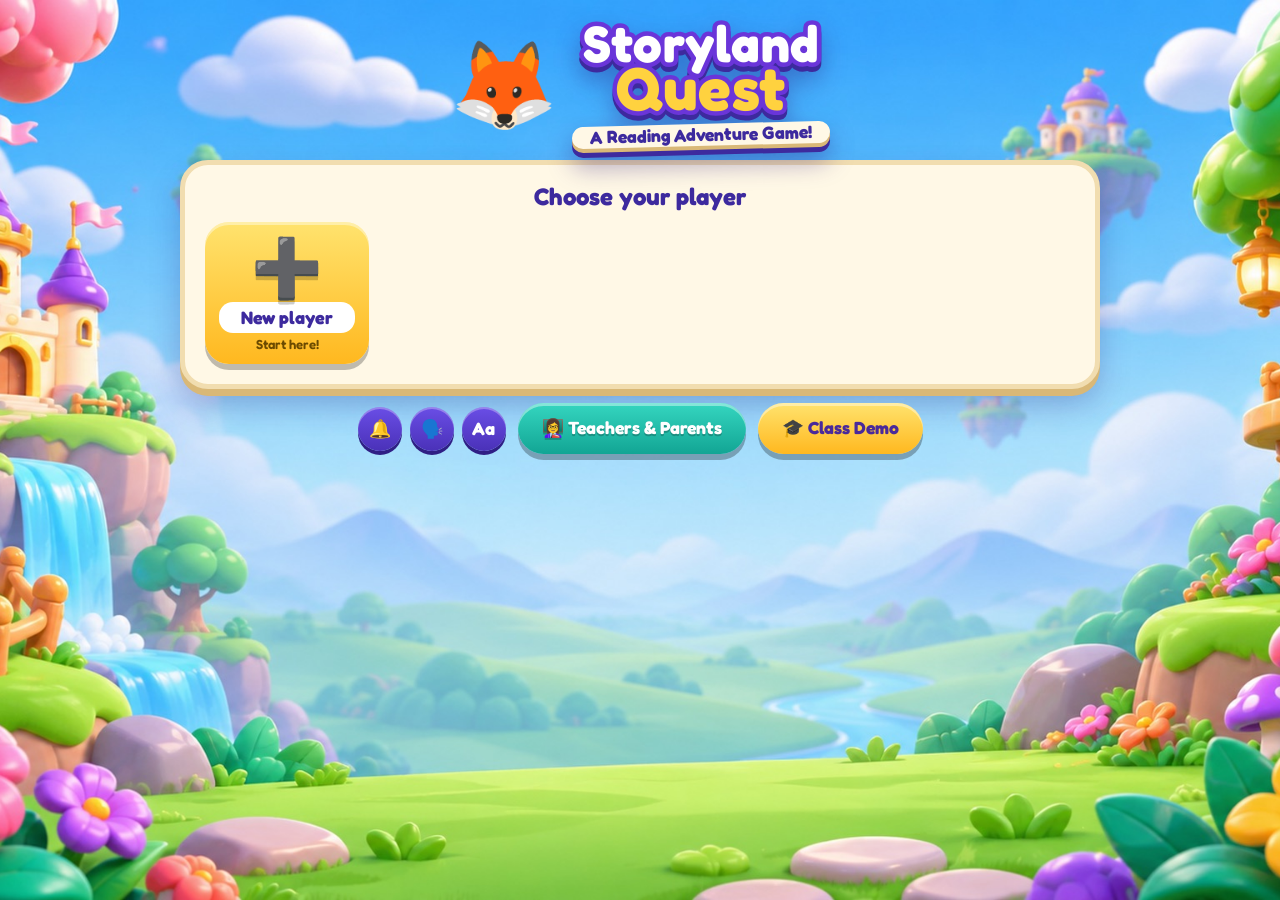
==== commit 9aaeda7d: "Class Demo Hub: run sheet with launch buttons, AI story, live validator, evidence, Q&A practice, eva" ====
--- a/public/index.html
+++ b/public/index.html
@@ -27,6 +27,15 @@
 <script src="game-trail.js"></script>
 <script src="game-practice.js"></script>
 <script src="game-demo.js"></script>
+<script src="game-gen.js"></script>
+<script src="game-tutor.js"></script>
+<script src="game-think.js"></script>
+<script src="game-group.js"></script>
+<script src="game-parent.js"></script>
+<script src="game-fluency.js"></script>
+<script src="game-tour.js"></script>
+<script src="hub-docs.js"></script>
+<script src="game-hub.js"></script>
 <script src="prompts.js"></script>
 <script src="telescope.js"></script>
 <script src="teach.js"></script>
--- a/public/styles.css
+++ b/public/styles.css
@@ -527,3 +527,159 @@
 .dm-worlds{list-style:none;padding:0;margin:6px 0}.dm-worlds li{display:flex;justify-content:space-between;gap:6px;align-items:center;padding:3px 0}.dm-log{padding-left:18px}.dm-note{margin:4px 0}.dm-guide{padding-left:18px}
 .tg-lesson,.tg-story{border:2px dashed #b9a6e8;border-radius:12px;padding:10px;margin:8px 0}.tg-att{margin:4px 0 0 18px}.tg-recap li{list-style:none;margin:6px 0}.tg-recap .inp{width:100%}
 .storypick{display:grid;gap:10px;margin:10px 0}.storypick .btn{text-align:left;white-space:normal}.pdir{display:block;font-weight:600}.wk h2{font-size:1.1rem}.wkq{padding-left:16px}.wkq q{display:block;background:#fff4c2;border-radius:6px;padding:4px 8px;margin:4px 0}
+/* Ask Pip tutor */
+.tutb{border-color:#7b4bd6}.tut-log{max-height:42vh;overflow:auto;margin:6px 0}.tut-you{background:#eef;border-radius:10px;padding:6px 10px}.tut-pip{background:#fff6dd;border-radius:10px;padding:6px 10px;margin:6px 0}
+.tut-q{display:block;background:#fff4c2;border-radius:6px;padding:4px 8px;margin:4px 0}.tut-chips{display:flex;flex-wrap:wrap;gap:6px;margin:8px 0}.tut-tag{opacity:.75}
+.pr-prev{border:2px dashed #e7dcc0;border-radius:12px;padding:8px;margin:10px 0;overflow-x:auto}.pr-edit .inp{width:100%}
+.tut-connect{background:#f3ecff;border-radius:12px;padding:10px;margin:8px 0}
+.flsent{font-size:1.5rem;line-height:2.2;text-align:center;margin:12px 0}.flw{padding:2px 5px;border-radius:8px}.flw[role=button]{cursor:pointer;box-shadow:inset 0 0 0 2px #e7dcc0}.flw.miss,.flw.changed{background:#ffd9a8}.flw.skipped{background:#ffc0c0}.flw.ok{background:#d6f5df}.flw small{font-size:.6em}
+/* Ask Pip: floating button outside battles, loud button inside */
+.pipfab{position:fixed;right:max(12px,env(safe-area-inset-right));bottom:calc(88px + env(safe-area-inset-bottom));z-index:60;display:flex;align-items:center;gap:8px;background:#7b4bd6;color:#fff;border:0;border-radius:999px;padding:10px 18px 10px 12px;font:700 1rem Fredoka,system-ui,sans-serif;box-shadow:0 4px 14px #0006,0 0 0 3px #fff8;cursor:pointer;min-height:48px}
+.pipfab span{font-size:1.5rem}.pipfab:focus-visible{outline:3px solid #ffd86b;outline-offset:3px}.pipfab[hidden]{display:none}
+@media (prefers-reduced-motion:no-preference){.pipfab{animation:pipwob 3s ease-in-out infinite}@keyframes pipwob{0%,88%,100%{transform:none}92%{transform:rotate(-6deg) scale(1.06)}96%{transform:rotate(5deg) scale(1.06)}}}
+.tutb{background:#7b4bd6 !important;color:#fff !important;border-radius:999px;font-weight:700}.tutb span{color:#fff}
+.optmail{margin:8px 0}.optmail summary{cursor:pointer;font-weight:600}.tg-auto{border:2px solid #b9a6e8;border-radius:12px;padding:10px;margin:8px 0;background:#f6f1ff}
+.exstrips{display:grid;gap:8px;margin:8px 0}.exs{text-align:left;white-space:normal;font-weight:500}
+.aimode{font-size:.75rem;font-weight:700;padding:2px 8px;border-radius:999px;background:#eee8d8;color:#6b6280;white-space:nowrap}.aimode.on{background:#e3f6ea;color:#1f7a45}
+
+/* ===== polish v15: battle fits the screen, Ask Pip is prominent, pet card is centred ===== */
+.petcard.slim{display:flex;flex-direction:row;align-items:center;justify-content:center;gap:14px;max-width:460px;margin:14px auto 8px;padding:10px 18px;border-width:4px;border-radius:24px;text-align:left}
+.petcard.slim .petbox{flex:0 0 auto;width:72px;height:72px;display:flex;align-items:center;justify-content:center}.petcard.slim .petbox .pet,.petcard.slim .petbox img{max-height:72px;width:auto}
+.petcard.slim>span:last-child{display:flex;flex-direction:column;align-items:flex-start;gap:2px}.petcard.slim b{font-size:1.25rem}.petcard.slim small{display:block;font-size:.9rem;opacity:.75}
+.worlds{justify-content:center}
+.qtools{display:flex;gap:8px;align-items:center;flex-wrap:wrap}
+.tutb{display:inline-flex;align-items:center;gap:6px;background:#7b4bd6;color:#fff;border:0;border-radius:999px;padding:8px 16px;font:700 1rem Fredoka,system-ui,sans-serif;box-shadow:0 3px 0 #4f2da0;cursor:pointer;min-height:44px}
+.tutb:focus-visible{outline:3px solid #ffd86b;outline-offset:2px}
+.pipask{background:#7b4bd6 !important;color:#fff !important;display:inline-flex;align-items:center;gap:8px;flex-wrap:wrap}.pipask small{font-weight:600;background:#fff3c4;color:#4f2da0;border-radius:999px;padding:2px 10px}
+.bt-bag{display:grid !important;grid-template-columns:repeat(3,minmax(0,1fr));gap:8px;margin-top:10px}.bt-bag .bagb{justify-content:center;min-width:0;padding:4px 8px 4px 6px;font-size:.92rem}.bt-bag .bagb span{white-space:nowrap;overflow:hidden;text-overflow:ellipsis}
+.bt-q .q{display:flex;align-items:flex-start;justify-content:space-between;gap:10px;flex-wrap:wrap}.bt-q .q h2{flex:1 1 260px;margin:0}
+@media (min-width:900px){
+  .btshell{display:grid;grid-template-columns:minmax(0,1fr) minmax(0,1.08fr);grid-template-areas:"pin pin" "pass q";gap:10px 14px;align-items:start}
+  .btshell>.bt-pin{grid-area:pin;margin:0}.btshell>#bt-pass{grid-area:pass;margin:0;max-height:calc(100vh - 340px);min-height:220px;overflow:auto}
+  .btshell>#bt-q{grid-area:q;margin:0;padding:12px 16px}
+  .bt-pin .arena.stage{height:clamp(170px,27vh,250px)}
+  .bt-q .bt-opts{grid-template-columns:1fr 1fr}.bt-opts .opt{min-height:56px}
+  .bt-pass .bt-text{font-size:1.05rem;line-height:1.7}
+}
+@media (min-width:900px) and (max-height:760px){.btshell>#bt-pass{max-height:calc(100vh - 310px)}.bt-pin .arena.stage{height:clamp(160px,25vh,210px)}}
+@media (max-width:899px){.bt-bag{grid-template-columns:repeat(3,minmax(0,1fr))}.bt-bag .bagb .art{font-size:1.4rem}.bt-bag .bagb span{font-size:.8rem}}
+@media (min-width:900px){.bt-pin .arena.stage{min-height:0}body:has(#btshell) header{padding-top:4px;padding-bottom:4px;margin-bottom:4px}body:has(#btshell) header .brand,body:has(#btshell) header h1{font-size:1rem}}
+header.top.slim .sp{height:0;min-height:0;flex:1 1 0}
+#app:has(#btshell){padding-top:6px;padding-bottom:16px}
+@media (min-width:900px){.btshell>#bt-pass{max-height:calc(100vh - 336px)}}
+.qtools .tutb{font-size:1.08rem;padding:10px 20px;box-shadow:0 4px 0 #4f2da0,0 0 0 3px #e7dcff}
+@media (prefers-reduced-motion:no-preference){.qtools .tutb{animation:pipwob 3.4s ease-in-out infinite}}
+.demofab{top:calc(62px + env(safe-area-inset-top,0px))}
+
+/* ===== Automated run-through (game-tour.js) ===== */
+.tour{position:fixed;inset:0;z-index:8000;pointer-events:none}
+.tour-shield{position:fixed;inset:0;pointer-events:auto;background:transparent;z-index:8000;cursor:default}
+.tour-ring{position:fixed;left:0;top:0;width:0;height:0;border:3px solid #ffd86b;border-radius:14px;box-shadow:0 0 0 9999px rgba(24,14,50,.34),0 0 18px 4px rgba(255,216,107,.8);z-index:8010;pointer-events:none;opacity:0;transition:transform .55s cubic-bezier(.4,0,.2,1),width .55s cubic-bezier(.4,0,.2,1),height .55s cubic-bezier(.4,0,.2,1),opacity .3s}
+.tour-ring.soft{box-shadow:0 0 0 9999px rgba(24,14,50,.12),0 0 16px 3px rgba(255,216,107,.75)}
+.tour-cur{position:fixed;left:-8px;top:-4px;font-size:1.7rem;z-index:8020;pointer-events:none;opacity:0;transition:transform .45s cubic-bezier(.4,0,.2,1),opacity .2s;filter:drop-shadow(0 2px 3px rgba(0,0,0,.45))}
+.tour-bar{position:fixed;left:0;right:0;top:0;z-index:8100;pointer-events:auto;background:rgba(32,20,70,.97);color:#fff;box-shadow:0 4px 18px rgba(20,10,50,.45);padding:calc(4px + env(safe-area-inset-top,0px)) max(10px,env(safe-area-inset-right,0px)) 6px max(10px,env(safe-area-inset-left,0px));font-size:.86rem;line-height:1.25;display:flex;flex-wrap:wrap;align-items:center;gap:6px 10px}
+.tour-row{display:contents}
+.tour-badge{background:#ffd86b;color:#2b1a5c;font-weight:700;border-radius:999px;padding:2px 10px;font-size:.78rem;order:1;white-space:nowrap;overflow:hidden;text-overflow:ellipsis;min-width:0}.tour-badge .sh{display:none}
+.tour-ctl{display:flex;gap:4px;order:2}.tour-ctl button{background:#4d36a8;color:#fff;border:0;border-radius:10px;min-width:36px;height:32px;font-size:1rem;cursor:pointer;font-family:inherit}
+.tour-prog{flex:1 1 240px;display:flex;align-items:center;gap:8px;min-width:0;order:3}
+.tour-track{flex:1;height:8px;background:#ffffff30;border-radius:6px;overflow:hidden;min-width:60px}.tour-track i{display:block;height:100%;width:0;background:linear-gradient(90deg,#ffd86b,#ff8fc7);transition:width .4s}
+#tour-chap{background:#4d36a8;color:#fff;border:1px solid #ffffff40;border-radius:8px;padding:4px 6px;font-size:.82rem;max-width:12rem;font-family:inherit}
+.tour-tog{display:flex;gap:4px;order:4}.tour-tog button{background:#ffffff1e;color:#fff;border:1px solid #ffffff40;border-radius:999px;padding:3px 10px;font-size:.78rem;cursor:pointer;font-family:inherit}.tour-tog button[aria-pressed=false]{opacity:.55;text-decoration:line-through}
+.tour-exit{background:#e5484d;color:#fff;border:0;border-radius:999px;padding:5px 14px;font-weight:700;font-size:.85rem;cursor:pointer;font-family:inherit;order:5;white-space:nowrap}
+.tour-cap{order:6;flex:1 0 100%;background:#fffdf5;color:#2b2140;border-radius:12px;padding:5px 12px 6px;max-height:7.4em;overflow:auto}.tour-cap.off #tour-txt{display:none}.tour-cap.off{padding-bottom:3px}
+.tour-cap p{margin:1px 0 0;font-size:.97rem;line-height:1.33}
+.tour-ch{font-weight:700;color:#6f3fd1;font-size:.78rem;text-transform:uppercase;letter-spacing:.03em}
+.tour-ai[hidden]{display:none}.tour-ai{display:inline-block;margin-left:8px;border-radius:999px;padding:1px 9px;font-size:.74rem;font-weight:700;color:#fff;vertical-align:1px}
+.tour-ai.live{background:#1d9b5a}.tour-ai.saved{background:#2b6fd6}.tour-ai.fixture{background:#b86a00}.tour-ai.rules{background:#5b5670}.tour-ai.wait{background:#7a7390}
+body.touring{padding-top:var(--tth,110px)}
+body.touring .demofab{display:none}
+body.touring .top{top:calc(var(--tth,110px) + 4px)}
+body.touring .bt-pin{top:var(--tth,110px)}
+.tour-modes{display:flex;gap:10px;flex-wrap:wrap;margin:10px 0}.tour-modes small{display:block;font-weight:400;opacity:.85}
+@media (max-width:640px){
+  .tour-bar{font-size:.8rem;gap:4px 8px}.tour-row{display:flex;align-items:center;gap:8px;flex:1 0 100%}.tour-row.r1{justify-content:space-between}.tour-row.r2{justify-content:space-between}
+  .tour-badge{order:0;font-size:.68rem;flex:1 1 auto}.tour-badge .lg{display:none}.tour-badge .sh{display:inline}.tour-ctl,.tour-tog,.tour-prog,.tour-exit{order:0}
+  .tour-tog .tx{display:none}.tour-tog button{padding:3px 9px}.tour-cap p{font-size:.88rem;line-height:1.3}.tour-cap{max-height:4.9em;padding:4px 10px 5px}.tour-prog{flex:1 1 auto}#tour-chap{max-width:9.5rem}
+}
+@media (prefers-reduced-motion:reduce){.tour-ring,.tour-cur,.tour-track i{transition:none}}
+.tour-split{display:grid;grid-template-columns:1fr 1fr;gap:10px}.tour-split h3{margin:0 0 4px;font-size:1rem}.tour-split ul{margin:0;padding-left:18px}@media (max-width:520px){.tour-split{grid-template-columns:1fr}}
+
+/* ===== Class Demo Hub ===== */
+.hubopen{overflow:hidden}
+.hubwrap{position:fixed;inset:0;z-index:95;background:radial-gradient(120% 90% at 20% 0%,#4b2fa0 0%,#2a1d5c 45%,#171030 100%);color:#2b2140;animation:hubIn .35s cubic-bezier(.2,.9,.3,1.1);display:flex;justify-content:center;font-family:inherit}
+.hubwrap.out{animation:hubOut .2s ease-in forwards}
+@keyframes hubIn{from{opacity:0;transform:scale(.97) translateY(14px);filter:blur(4px)}to{opacity:1;transform:none;filter:none}}
+@keyframes hubOut{to{opacity:0;transform:scale(.98) translateY(8px)}}
+.hubwrap::before{content:"";position:absolute;inset:0;background:radial-gradient(circle at 80% 10%,#ffd24d22,transparent 40%),radial-gradient(circle at 10% 90%,#2fd0bb22,transparent 40%);pointer-events:none}
+.hub{position:relative;width:min(1180px,100%);height:100%;display:flex;flex-direction:column;padding:calc(10px + env(safe-area-inset-top,0px)) max(14px,env(safe-area-inset-right,0px)) env(safe-area-inset-bottom,0px) max(14px,env(safe-area-inset-left,0px))}
+.hhead{display:flex;align-items:center;gap:10px;color:#fff;padding:4px 0 8px}.hlogo{display:flex;align-items:center;gap:10px;font-size:1.35rem}.hlogo b{letter-spacing:.2px}
+.hsp{flex:1}
+.hpill,.hubpill{background:#ffd24d;color:#4a2a9a;border:0;border-radius:999px;padding:6px 14px;font:700 .95rem/1 inherit;font-family:inherit;box-shadow:0 3px 0 #b88a00;cursor:pointer}
+.hubpill{position:fixed;left:calc(10px + env(safe-area-inset-left,0px));bottom:calc(10px + env(safe-area-inset-bottom,0px));z-index:72;padding:9px 14px;animation:hubIn .3s both}
+.hubpill:hover,.hpill:hover{filter:brightness(1.08)}
+.htabs{display:flex;gap:6px;overflow-x:auto;padding:2px 0 10px;scrollbar-width:none}.htabs::-webkit-scrollbar{display:none}
+.htabs button{flex:none;display:inline-flex;gap:6px;align-items:center;background:#ffffff14;color:#e9e1ff;border:1px solid #ffffff1f;border-radius:999px;padding:8px 14px;font:600 .9rem/1 inherit;font-family:inherit;cursor:pointer;transition:background .15s,transform .12s,color .15s}
+.htabs button:hover{background:#ffffff26;transform:translateY(-1px)}.htabs button.on{background:#ffd24d;color:#3a2380;border-color:#ffd24d;box-shadow:0 3px 0 #b88a00}
+.hbody{flex:1;overflow-y:auto;background:#fffaf0;border-radius:22px 22px 0 0;padding:20px clamp(14px,3vw,30px) 40px;box-shadow:0 -8px 30px #0006;outline:0;scroll-behavior:smooth}
+.hbody.swap{animation:hubSwap .32s cubic-bezier(.2,.9,.3,1.1)}@keyframes hubSwap{from{opacity:0;transform:translateY(12px)}to{opacity:1;transform:none}}
+.hfoot{background:#fffaf0;color:#8a7aa8;font-size:.78rem;padding:6px 20px calc(8px + env(safe-area-inset-bottom,0px));text-align:center;border-top:1px solid #efe4c8}
+.hbody h1{font-size:clamp(2rem,6vw,3.2rem);margin:.1em 0;color:#3a2380;line-height:1.05}
+.hsec{font-size:1.2rem;color:#3a2380;margin:26px 0 10px;display:flex;align-items:baseline;gap:10px;flex-wrap:wrap}.hsec small{font-size:.75rem;font-weight:500;color:#8a7aa8}
+.hlead{font-size:1.12rem;line-height:1.5;max-width:60ch;margin:.4em 0 1em}.hkick{font-size:.78rem;letter-spacing:.14em;text-transform:uppercase;color:#7a56dc;font-weight:700}
+.hhero{display:grid;grid-template-columns:1.4fr 1fr;gap:20px;align-items:center;background:linear-gradient(135deg,#efe6ff,#e2fbf6);border-radius:20px;padding:22px;position:relative;overflow:hidden}
+.hhero::after{content:"";position:absolute;inset:0;background:linear-gradient(110deg,transparent 40%,#ffffff88 50%,transparent 60%);transform:translateX(-120%);animation:hubShine 5s 1s ease-in-out infinite;pointer-events:none}
+@keyframes hubShine{to{transform:translateX(120%)}}
+.hrow{display:flex;flex-wrap:wrap;gap:8px;align-items:center;margin:8px 0}
+.hbtn{font:700 .95rem/1 inherit;font-family:inherit;background:#fff;color:#3a2380;border:2px solid #cdbcf5;border-radius:999px;padding:11px 18px;cursor:pointer;transition:transform .1s,box-shadow .15s,filter .15s;box-shadow:0 3px 0 #cdbcf5}
+.hbtn:hover{transform:translateY(-2px);filter:brightness(1.03)}.hbtn:active{transform:translateY(2px);box-shadow:0 1px 0 #cdbcf5}
+.hbtn.pri{background:linear-gradient(180deg,#8d6bff,#6a46e8);color:#fff;border-color:#4e30b8;box-shadow:0 4px 0 #4e30b8}.hbtn.pri:active{box-shadow:0 1px 0 #4e30b8}
+.hbtn.sm{padding:8px 14px;font-size:.85rem}.hbtn.ghost{background:transparent;color:#e9e1ff;border-color:#ffffff40;box-shadow:none}
+.hhead .hbtn:not(.ghost){background:#fff}
+.hbtn:focus-visible,.htabs button:focus-visible,.hin:focus-visible,.hdn:focus-visible{outline:3px solid #ffb81f;outline-offset:2px}
+.hmodeb{display:flex;flex-direction:column;gap:4px;background:#fff;border:2px dashed #b9a6ee;border-radius:16px;padding:14px;font-size:.92rem;line-height:1.4}.hmodeb b{color:#6a46e8}.hmodeb.live{border-style:solid;border-color:#12a594}.hmodeb.live b{color:#0b7d70}
+.hwho{display:grid;grid-template-columns:repeat(3,1fr);gap:10px}.hwho>div{background:#fff;border-radius:16px;padding:14px;border:2px solid #efe4c8;display:flex;flex-direction:column;gap:4px;font-size:.9rem}.hwho b{font-size:1rem;color:#3a2380}.hwho .ai{background:linear-gradient(135deg,#f3ecff,#ffe9f6);border-color:#c9b4ff}
+.hgrid{display:grid;grid-template-columns:repeat(auto-fill,minmax(250px,1fr));gap:14px}
+.hcard{background:#fff;border-radius:18px;padding:16px;border:2px solid #efe4c8;display:flex;flex-direction:column;gap:6px;animation:hubCard .5s both;animation-delay:calc(var(--i)*70ms);transition:transform .15s,box-shadow .2s}
+.hcard:hover{transform:translateY(-4px);box-shadow:0 10px 24px #3a238022}.hcard h3{margin:0;font-size:1.05rem;color:#3a2380}.hcard p{margin:0;font-size:.9rem;line-height:1.45;flex:1}.hic{font-size:2rem;line-height:1}
+@keyframes hubCard{from{opacity:0;transform:translateY(16px) scale(.97)}to{opacity:1;transform:none}}
+.hbadge{display:inline-block;align-self:flex-start;font-size:.72rem;font-weight:700;background:#efe6ff;color:#5a38c8;border-radius:999px;padding:4px 10px}
+.hlist{line-height:1.7;padding-left:1.2em}
+.htimer{display:flex;gap:18px;align-items:center;background:linear-gradient(135deg,#efe6ff,#e2fbf6);border-radius:18px;padding:14px 18px;margin-bottom:14px;flex-wrap:wrap}.htimer span{display:block;color:#7a6aa0;font-size:.85rem}
+.hring{--p:0deg;width:92px;height:92px;border-radius:50%;display:grid;place-items:center;background:conic-gradient(#6a46e8 var(--p),#e4dcf7 0);position:relative;flex:none}.hring::before{content:"";position:absolute;inset:9px;background:#fffaf0;border-radius:50%}.hring b{position:relative;font-size:1.3rem;color:#3a2380;font-variant-numeric:tabular-nums}
+.hrun{list-style:none;padding:0;margin:0;display:flex;flex-direction:column;gap:10px}
+.hrun li{display:flex;gap:14px;background:#fff;border:2px solid #efe4c8;border-radius:16px;padding:14px;animation:hubCard .45s both;animation-delay:calc(var(--i)*60ms);transition:border-color .2s,background .2s,box-shadow .2s}
+.hrun li.now{border-color:#6a46e8;box-shadow:0 0 0 4px #6a46e833;background:#faf7ff}.hrun li.done{opacity:.6}
+.hrt{flex:none;width:92px}.hrt b{display:block;background:#3a2380;color:#fff;border-radius:10px;padding:6px 8px;text-align:center;font-size:.85rem;font-variant-numeric:tabular-nums}
+.hrb h3{margin:0 0 4px;color:#3a2380}.hrb p{margin:0 0 6px;line-height:1.45;font-size:.92rem}
+.hck{display:inline-flex;gap:6px;align-items:center;font-size:.85rem;color:#6b5c8c;margin-left:6px;cursor:pointer}.hck input{width:20px;height:20px;accent-color:#6a46e8}
+.hcall{margin-top:16px;background:#fff3d6;border:2px solid #ffd24d;border-radius:16px;padding:14px;display:flex;flex-direction:column;gap:4px}
+.hnote{color:#6b5c8c;font-size:.88rem;line-height:1.5;max-width:75ch}.hlab{font-size:.85rem;color:#6b5c8c}
+.hflow{display:flex;gap:8px;align-items:stretch;flex-wrap:wrap}.hflow>div{flex:1 1 130px;background:#fff;border:2px solid #efe4c8;border-radius:14px;padding:10px;display:flex;flex-direction:column;gap:2px;font-size:.82rem}.hflow b{color:#3a2380}.hflow .ai{background:linear-gradient(135deg,#f3ecff,#ffe9f6);border-color:#c9b4ff}.hflow i{align-self:center;color:#9b86d6;font-style:normal;font-size:1.2rem}
+.hscroll{overflow-x:auto;border-radius:14px;border:2px solid #efe4c8;background:#fff;margin:8px 0}
+.htbl{border-collapse:collapse;width:100%;font-size:.85rem}.htbl th,.htbl td{padding:8px 10px;text-align:left;vertical-align:top;border-bottom:1px solid #f1e8d0}.htbl th{background:#f4ecff;color:#3a2380;font-size:.78rem;position:sticky;top:0}
+.vt td{text-align:center;font-size:1.1rem;font-weight:800}.vt td.ok{color:#0b8a4a}.vt td.no{color:#d23a3a}.vt th small{display:block;font-weight:500;color:#8a7aa8}
+.hdmg{margin:8px 0;padding:12px 14px;border-radius:14px;animation:hubCard .35s both}.hdmg.caught{background:#e8fff1;border:2px solid #1fb868}.hdmg.missed{background:#fff0f0;border:2px solid #d23a3a}
+.hcmp{display:grid;grid-template-columns:1fr 1fr;gap:12px}.hcmp section{background:#fff;border:2px solid #efe4c8;border-radius:16px;padding:14px;font-size:.9rem;line-height:1.45}.hcmp h4{margin:0 0 6px;color:#3a2380;display:flex;gap:8px;align-items:center;flex-wrap:wrap}.hcmp ul{padding-left:1.1em}.hcmp li.key{font-weight:700;color:#0b7d70}.hcmp .ctx{color:#6b5c8c;font-style:italic}
+.hsrc{margin:0;padding-left:0;list-style:none;display:flex;flex-direction:column;gap:4px}.hsrc li{padding:4px 8px;border-radius:8px}.hsrc li i{font-style:normal;font-size:.7rem;color:#8a7aa8;margin-right:6px}.hsrc li.chg{background:#fff1b8;font-weight:600}
+.hb{display:inline-block;font-size:.72rem;font-weight:700;border-radius:999px;padding:3px 9px;white-space:nowrap}.hb.pass{background:#d6f7e4;color:#0b6b3a}.hb.obs{background:#e4efff;color:#1a4f9c}.hb.pend{background:#fff0c9;color:#8a5a00}.hb.fix{background:#ffe2f2;color:#a3216b}
+.hstats{display:flex;gap:10px;flex-wrap:wrap;margin:8px 0}.hstats>div{flex:1 1 130px;background:#fff;border:2px solid #efe4c8;border-radius:16px;padding:12px;text-align:center}.hstats b{display:block;font-size:1.7rem;color:#3a2380}.hstats span{font-size:.8rem;color:#6b5c8c}.hstats .pend b{color:#b07400}
+.hqa{display:flex;flex-direction:column;gap:8px}.hqd,.hdet{background:#fff;border:2px solid #efe4c8;border-radius:14px;padding:4px 14px;animation:hubCard .4s both;animation-delay:calc(var(--i,0)*40ms)}.hqd summary,.hdet summary{cursor:pointer;font-weight:700;color:#3a2380;padding:10px 0}.hqd p{margin:0 0 12px;line-height:1.55}.hqd[open]{border-color:#9b7cf0;background:#faf7ff}
+.hin{font:inherit;font-size:.85rem;padding:7px 9px;border:2px solid #e0d4f7;border-radius:10px;background:#fff;color:#2b2140;min-width:0;width:100%}.hin.s{width:64px}.htbl select{font:inherit;font-size:.82rem;padding:6px;border:2px solid #e0d4f7;border-radius:10px;background:#fff;color:#2b2140;max-width:130px}
+.hprog{background:#fff;border:2px solid #efe4c8;border-radius:16px;padding:12px 14px}.hprog>div:first-child{display:flex;justify-content:space-between;font-weight:700;color:#3a2380}.hbar{height:12px;background:#ece4fb;border-radius:99px;overflow:hidden;margin-top:8px}.hbar i{display:block;height:100%;background:linear-gradient(90deg,#8d6bff,#2fd0bb);border-radius:99px;transition:width .5s cubic-bezier(.2,.9,.3,1.1)}
+.hck2{list-style:none;padding:0;margin:0;display:flex;flex-direction:column;gap:6px}.hck2 li{background:#fff;border:2px solid #efe4c8;border-radius:14px;transition:background .25s,border-color .25s}.hck2 label{display:flex;gap:12px;align-items:flex-start;padding:11px 14px;cursor:pointer;line-height:1.4;font-size:.92rem}.hck2 input{width:22px;height:22px;flex:none;accent-color:#12a594;margin-top:1px}.hck2 li.on{background:#e8fff6;border-color:#52d1b0}.hck2 li.on span{text-decoration:line-through;text-decoration-color:#52d1b088;color:#5f6f6a}
+.hbanner{background:#fff3d6;border:2px solid #ffd24d;border-radius:14px;padding:10px 14px;font-size:.88rem;line-height:1.45;margin-bottom:12px}
+.hdocs{display:grid;grid-template-columns:240px 1fr;gap:16px;align-items:start}.hdocs nav{display:flex;flex-direction:column;gap:6px;position:sticky;top:0}.hdocs nav small{color:#8a7aa8;font-size:.72rem;margin-top:6px}
+.hdn{text-align:left;font:600 .88rem/1.3 inherit;font-family:inherit;background:#fff;color:#3a2380;border:2px solid #efe4c8;border-radius:12px;padding:10px 12px;cursor:pointer;display:flex;justify-content:space-between;gap:6px;transition:transform .1s,background .15s}.hdn:hover{transform:translateX(3px)}.hdn.on{background:#6a46e8;color:#fff;border-color:#4e30b8}.hdn em{font-style:normal;background:#ffd24d;color:#3a2380;border-radius:99px;padding:0 8px;font-size:.75rem;align-self:center}
+.hread{background:#fff;border:2px solid #efe4c8;border-radius:16px;padding:6px clamp(14px,3vw,28px) 22px;line-height:1.65;font-size:.95rem;max-width:80ch;outline:0;min-width:0}.hread h3.hh{font-size:1.45rem;color:#3a2380;margin:1.1em 0 .3em}.hread h4.hh{font-size:1.15rem;color:#3a2380;margin:1.1em 0 .2em}.hread h5.hh{font-size:1rem;margin:1em 0 .2em}.hread p{margin:.55em 0}.hread mark{background:#ffe27a;border-radius:3px}
+.hcode,.hdet .hcode{background:#2a1f4a;color:#f1ebff;border-radius:12px;padding:12px;overflow-x:auto;font-size:.8rem;line-height:1.5;white-space:pre-wrap}.hread code,.hdet code{background:#f1e9ff;border-radius:5px;padding:1px 5px}
+@media (max-width:760px){.hhero,.hcmp{grid-template-columns:minmax(0,1fr)}.hdocs{grid-template-columns:minmax(0,1fr)}.hwho{grid-template-columns:1fr}.hrun li{flex-direction:column;gap:8px}.hrt{width:auto}.hdocs nav{position:static;flex-direction:row;flex-wrap:wrap}.hlogo b{font-size:1.05rem}.hbody{border-radius:18px 18px 0 0}}
+@media (prefers-reduced-motion:reduce){.hubwrap,.hubwrap *,.hubpill{animation:none!important;transition:none!important}}
+
+/* ===== global polish: crisper presses, soft glow, calmer focus ===== */
+.chip{transition:transform .12s,box-shadow .2s,filter .15s}.chip:hover{transform:translateY(-1px);filter:brightness(1.06)}.chip:active{transform:translateY(1px) scale(.97)}
+.hubchip{background:linear-gradient(180deg,#ffe36e,#ffb81f)!important;color:#4a2a9a!important}
+.prof,.dest,.islbtn{transition:transform .15s cubic-bezier(.2,.9,.3,1.3),box-shadow .2s}.prof:hover{transform:translateY(-4px) scale(1.03)}
+.btn3.gold{animation:hubGlow 3.2s ease-in-out infinite}@keyframes hubGlow{0%,100%{box-shadow:0 6px 0 rgba(0,0,0,.28),inset 0 3px 0 rgba(255,255,255,.4)}50%{box-shadow:0 6px 0 rgba(0,0,0,.28),inset 0 3px 0 rgba(255,255,255,.4),0 0 22px #ffd24dcc}}
+@media (prefers-reduced-motion:reduce){.btn3.gold{animation:none}}
+
+.hread{overflow-wrap:anywhere}.hdocs>*{min-width:0}
